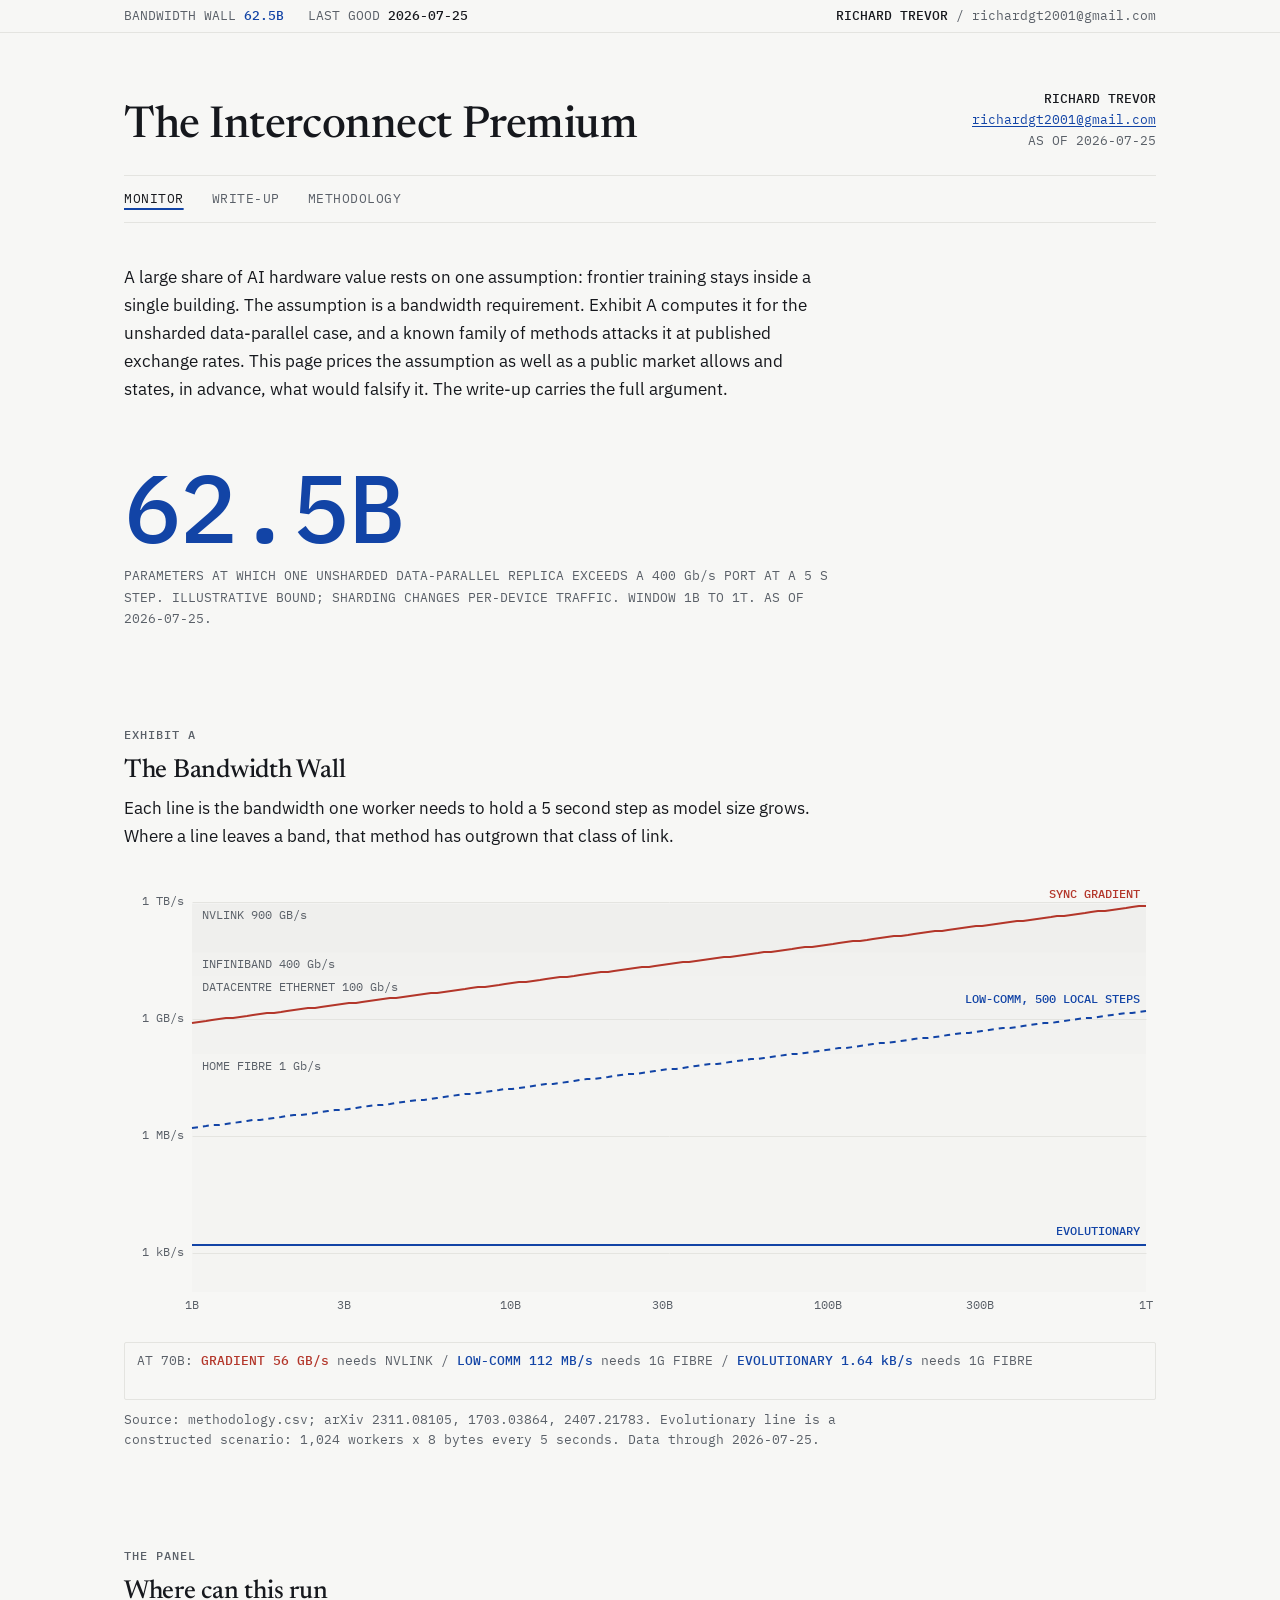
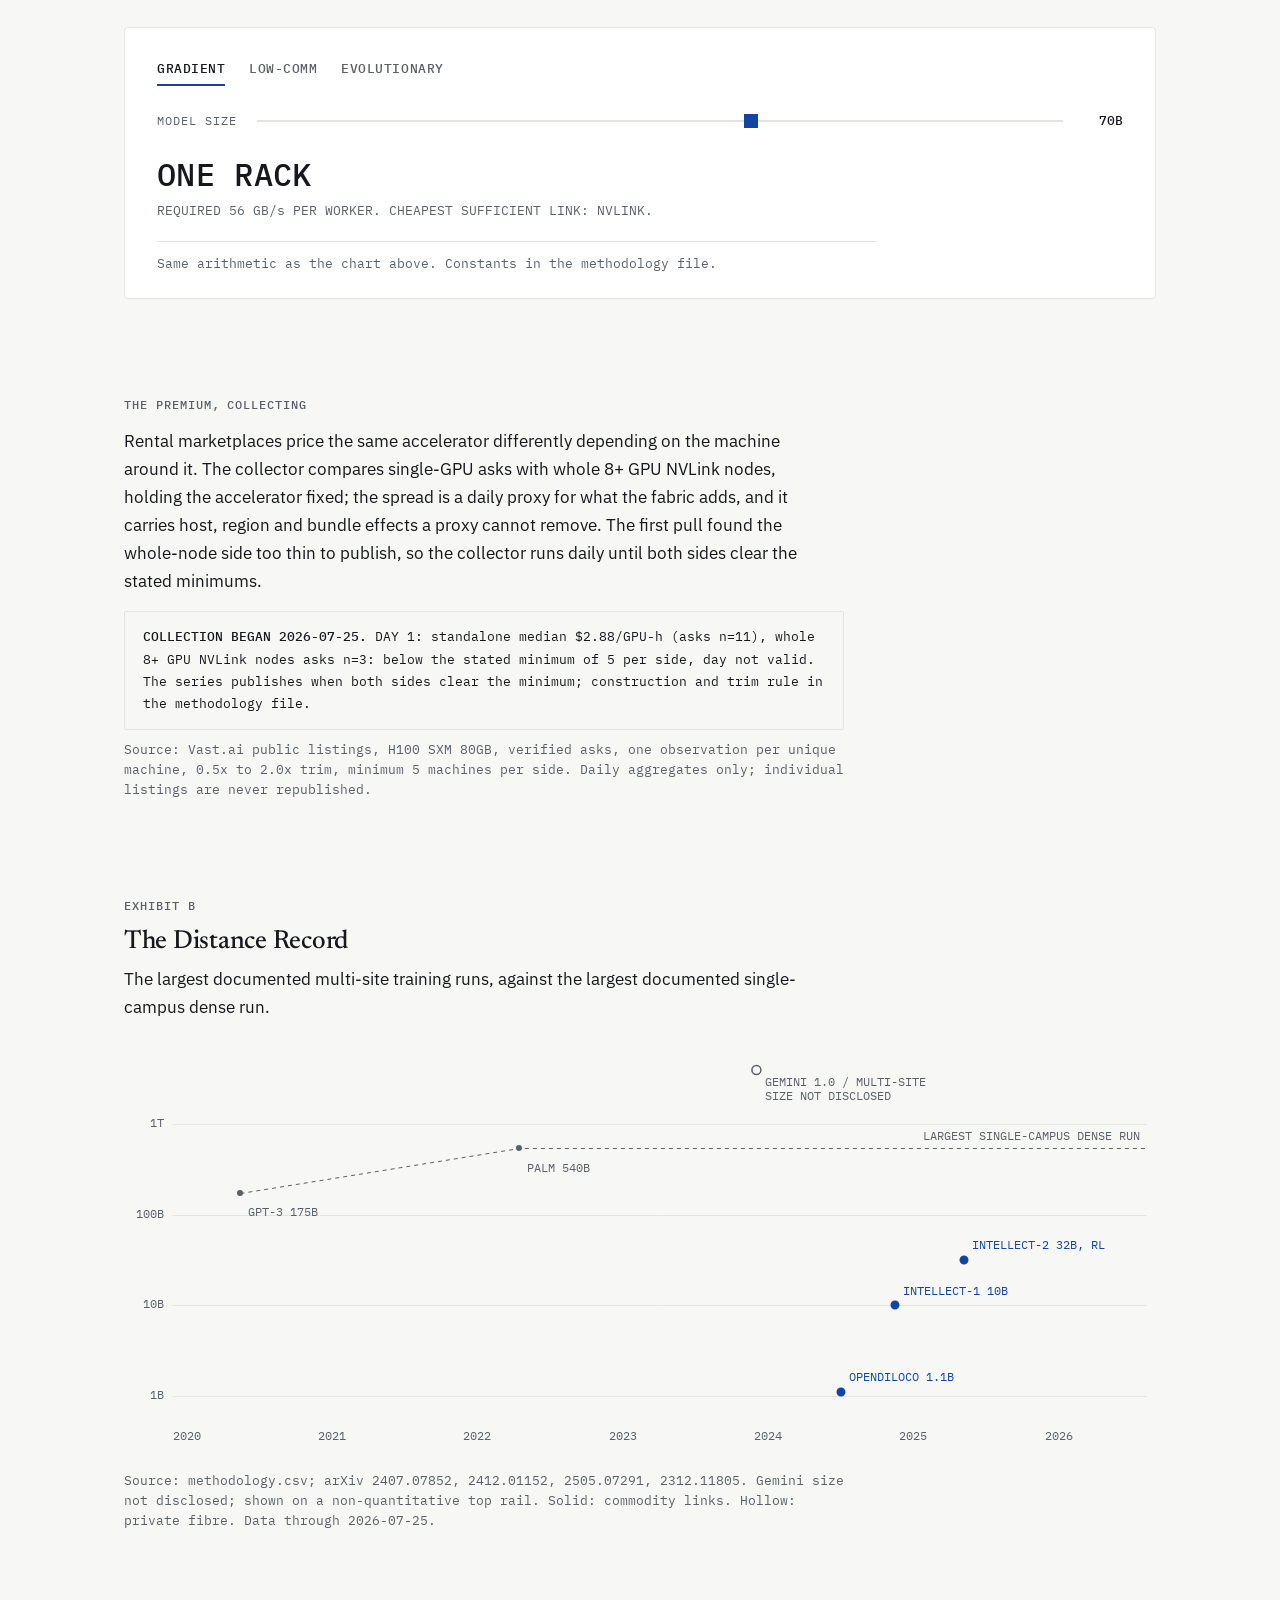
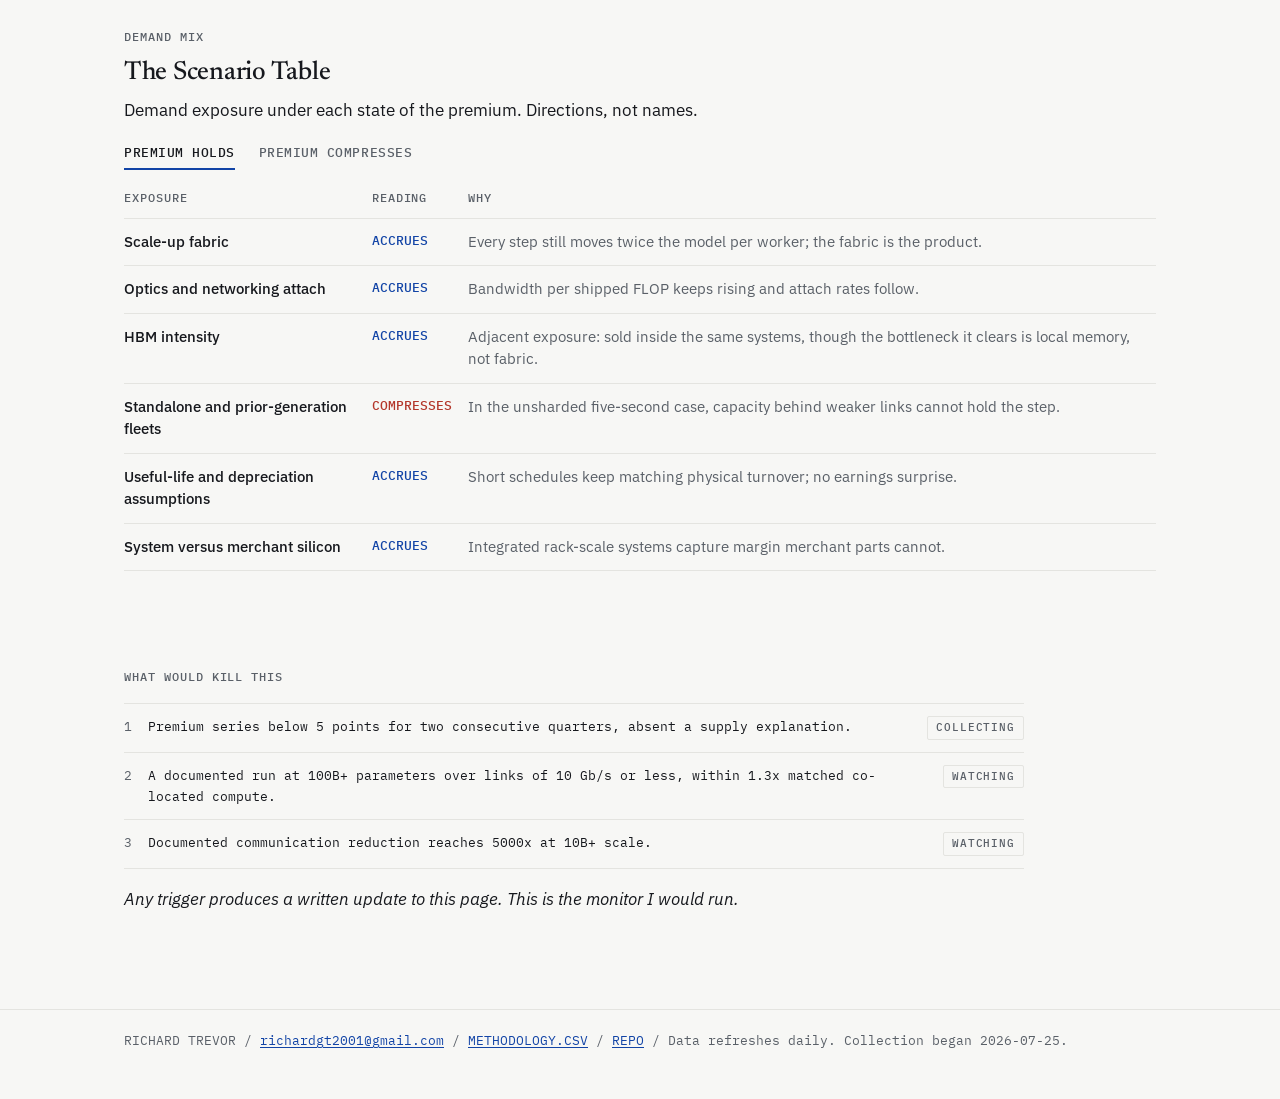
==== monitor.html @ ccb061f1 "The Interconnect Premium: write-up, monitor, methodology, daily collector" ====
<!DOCTYPE html>
<html lang="en-GB">
<head>
<meta charset="utf-8">
<meta name="viewport" content="width=device-width, initial-scale=1">
<title>The Interconnect Premium: Monitor | Richard Trevor</title>
<meta name="description" content="Under an unsharded data-parallel assumption, synchronous gradient training exits a 400 Gb/s port at 62.5B parameters. A live monitor of the bandwidth assumption under AI hardware value.">
<meta property="og:title" content="The Interconnect Premium: Monitor">
<meta property="og:description" content="Under an unsharded data-parallel assumption, synchronous gradient training exits a 400 Gb/s port at 62.5B parameters. A live monitor of the bandwidth assumption under AI hardware value.">
<meta property="og:type" content="website">
<meta property="og:url" content="https://richtrv.github.io/interconnect/monitor.html">
<meta property="og:image" content="https://richtrv.github.io/interconnect/assets/og.png">
<meta property="og:image:width" content="1200">
<meta property="og:image:height" content="630">
<meta name="twitter:card" content="summary_large_image">
<link rel="icon" href="assets/favicon.svg" type="image/svg+xml">
<link rel="preconnect" href="https://fonts.googleapis.com">
<link rel="preconnect" href="https://fonts.gstatic.com" crossorigin>
<link href="https://fonts.googleapis.com/css2?family=IBM+Plex+Mono:wght@400;500&family=IBM+Plex+Sans:wght@400;500&family=Newsreader:opsz,wght@6..72,500&display=swap" rel="stylesheet">
<link rel="stylesheet" href="site.css">
<script src="app.js" defer></script>
<!-- Analytics: create a GoatCounter account, set the code below, then uncomment.
<script data-goatcounter="https://CODE.goatcounter.com/count" async src="//gc.zgo.at/count.js"></script>
-->
</head>
<body>

<div class="strip">
  <div class="container">
    <span><span class="k">BANDWIDTH WALL</span> <span class="headline-v" id="strip-headline">62.5B</span></span>
    <span id="strip-date"><span class="k">DATA THROUGH</span> <span class="v">2026-07-25</span></span>
    <span class="who hide-m"><span class="v">RICHARD TREVOR</span> <span class="k">/</span> <a href="mailto:richardgt2001@gmail.com">richardgt2001@gmail.com</a></span>
  </div>
</div>

<header class="container">
  <div class="masthead">
    <h1>The Interconnect Premium</h1>
    <div class="side">
      <div class="name">RICHARD TREVOR</div>
      <div><a href="mailto:richardgt2001@gmail.com">richardgt2001@gmail.com</a></div>
      <div>AS OF 2026-07-25</div>
    </div>
  </div>
  <nav class="site">
    <a href="monitor.html" class="active" aria-current="page">Monitor</a>
    <a href="index.html">Write-up</a>
    <a href="methodology.csv">Methodology</a>
  </nav>
</header>

<main class="container">

  <div class="lede prose">
    <p>A large share of AI hardware value rests on one assumption: frontier training stays inside a single
    building. The assumption is a bandwidth requirement. Exhibit A computes it for the unsharded
    data-parallel case, and a known family of methods attacks it at published exchange rates. This page
    prices the assumption as well as a public market allows and states, in advance, what would falsify
    it. The write-up carries the full argument.</p>
  </div>

  <div class="headline">
    <div class="figure" id="headline-figure">62.5B</div>
    <div class="defline">PARAMETERS AT WHICH ONE UNSHARDED DATA-PARALLEL REPLICA EXCEEDS A 400 Gb/s PORT
    AT A 5 S STEP. ILLUSTRATIVE BOUND; SHARDING CHANGES PER-DEVICE TRAFFIC. WINDOW 1B TO 1T. AS OF
    2026-07-25.</div>
  </div>

  <section class="block">
    <div class="eyebrow">Exhibit A</div>
    <h2 class="exhibit">The Bandwidth Wall</h2>
    <p class="prose">Each line is the bandwidth one worker needs to hold a 5 second step as model size
    grows. Where a line leaves a band, that method has outgrown that class of link.</p>
    <div class="chart-wrap">
      <div id="exhibit-a" class="screen-chart" role="img" aria-label="Log-log chart: required per-worker bandwidth rises in proportion to model size for synchronous gradient training, sits 500 times lower for low-communication methods, and stays flat at kilobytes per second for evolutionary methods."></div>
      <img class="print-only" src="assets/exhibit-a.png" alt="The Bandwidth Wall chart, static rendering.">
      <div class="chart-readout" id="a-readout"></div>
    </div>
    <div class="source-line">Source: methodology.csv; arXiv 2311.08105, 1703.03864, 2407.21783.
    Evolutionary line is a constructed scenario: 1,024 workers x 8 bytes every 5 seconds. Data through
    2026-07-25.</div>
  </section>

  <section class="block">
    <div class="eyebrow">The Panel</div>
    <h2 class="exhibit">Where can this run</h2>
    <div class="panel" id="panel">
      <div class="methods" role="group" aria-label="Training method">
        <button data-method="gradient" aria-pressed="true">Gradient</button>
        <button data-method="lowcomm" aria-pressed="false">Low-comm</button>
        <button data-method="evolution" aria-pressed="false">Evolutionary</button>
      </div>
      <div class="sizer">
        <label for="panel-size">Model size</label>
        <input type="range" id="panel-size" min="0" max="3" step="0.005" value="1.845"
          aria-label="Model size, 1 billion to 1 trillion parameters, logarithmic"
          aria-valuetext="70 billion parameters">
        <span class="size-readout" id="panel-size-readout">70B</span>
      </div>
      <div class="verdict" id="panel-verdict" aria-live="polite">ONE RACK</div>
      <div class="verdict-detail" id="panel-verdict-detail"></div>
      <div class="caption">Same arithmetic as the chart above. Constants in the methodology file.</div>
    </div>
  </section>

  <section class="block">
    <h2 class="eyebrow">The Premium, Collecting</h2>
    <p class="prose">Rental marketplaces price the same accelerator differently depending on the machine
    around it. The collector compares single-GPU asks with whole 8+ GPU NVLink nodes, holding the
    accelerator fixed; the spread is a daily proxy for what the fabric adds, and it carries host, region
    and bundle effects a proxy cannot remove. The first pull found the whole-node side too thin to
    publish, so the collector runs daily until both sides clear the stated minimums.</p>
    <div class="premium-status" id="premium-status"></div>
    <div class="source-line">Source: Vast.ai public listings, H100 SXM 80GB, verified asks, one observation
    per unique machine, 0.5x to 2.0x trim, minimum 5 machines per side. Daily aggregates only; individual
    listings are never republished.</div>
  </section>

  <section class="block">
    <div class="eyebrow">Exhibit B</div>
    <h2 class="exhibit">The Distance Record</h2>
    <p class="prose">The largest documented multi-site training runs, against the largest documented
    single-campus dense run.</p>
    <div class="chart-wrap">
      <div id="exhibit-c" class="screen-chart" role="img" aria-label="Scatter chart: multi-site training runs over commodity links have grown from 1.1 billion parameters in mid 2024 to 32 billion in 2025, against a single-campus dense frontier of 540 billion. Gemini multi-site training is annotated separately because its parameter count was not disclosed."></div>
      <img class="print-only" src="assets/exhibit-c.png" alt="The Distance Record chart, static rendering.">
      <div class="chart-tip" id="c-tip"></div>
    </div>
    <div class="source-line">Source: methodology.csv; arXiv 2407.07852, 2412.01152, 2505.07291,
    2312.11805. Gemini size not disclosed; shown on a non-quantitative top rail. Solid: commodity links.
    Hollow: private fibre. Data through 2026-07-25.</div>
  </section>

  <section class="block">
    <div class="eyebrow">Demand Mix</div>
    <h2 class="exhibit">The Scenario Table</h2>
    <p class="prose">Demand exposure under each state of the premium. Directions, not names.</p>
    <div class="scenario-controls" role="group" aria-label="Scenario">
      <button data-state="holds" aria-pressed="true">Premium holds</button>
      <button data-state="compresses" aria-pressed="false">Premium compresses</button>
    </div>
    <table class="scenario">
      <thead>
        <tr><th scope="col">Exposure</th><th scope="col">Reading</th><th scope="col">Why</th></tr>
      </thead>
      <tbody id="scenario-body"></tbody>
    </table>
  </section>

  <section class="block kill">
    <h2 class="eyebrow">What Would Kill This</h2>
    <ol>
      <li><span class="idx">1</span><span class="crit">Premium series below 5 points for two consecutive
      quarters, absent a supply explanation.</span><span class="chip" id="chip-1">COLLECTING</span></li>
      <li><span class="idx">2</span><span class="crit">A documented run at 100B+ parameters over links of
      10 Gb/s or less, within 1.3x matched co-located compute.</span><span class="chip" id="chip-2">WATCHING</span></li>
      <li><span class="idx">3</span><span class="crit">Documented communication reduction reaches 5000x at
      10B+ scale.</span><span class="chip" id="chip-3">WATCHING</span></li>
    </ol>
    <p class="close-line prose">Any trigger produces a written update to this page. This is the monitor
    I would run.</p>
  </section>

</main>

<footer class="site">
  <div class="container">RICHARD TREVOR / <a href="mailto:richardgt2001@gmail.com">richardgt2001@gmail.com</a> /
  <a href="methodology.csv">METHODOLOGY.CSV</a> / <a href="https://github.com/richtrv/interconnect">REPO</a> /
  Data refreshes daily. Collection began 2026-07-25.</div>
</footer>

</body>
</html>
---- site.css ----
.uplot, .uplot *, .uplot *::before, .uplot *::after {box-sizing: border-box;}.uplot {font-family: system-ui, -apple-system, "Segoe UI", Roboto, "Helvetica Neue", Arial, "Noto Sans", sans-serif, "Apple Color Emoji", "Segoe UI Emoji", "Segoe UI Symbol", "Noto Color Emoji";line-height: 1.5;width: min-content;}.u-title {text-align: center;font-size: 18px;font-weight: bold;}.u-wrap {position: relative;user-select: none;}.u-over, .u-under {position: absolute;}.u-under {overflow: hidden;}.uplot canvas {display: block;position: relative;width: 100%;height: 100%;}.u-axis {position: absolute;}.u-legend {font-size: 14px;margin: auto;text-align: center;}.u-inline {display: block;}.u-inline * {display: inline-block;}.u-inline tr {margin-right: 16px;}.u-legend th {font-weight: 600;}.u-legend th > * {vertical-align: middle;display: inline-block;}.u-legend .u-marker {width: 1em;height: 1em;margin-right: 4px;background-clip: padding-box !important;}.u-inline.u-live th::after {content: ":";vertical-align: middle;}.u-inline:not(.u-live) .u-value {display: none;}.u-series > * {padding: 4px;}.u-series th {cursor: pointer;}.u-legend .u-off > * {opacity: 0.3;}.u-select {background: rgba(0,0,0,0.07);position: absolute;pointer-events: none;}.u-cursor-x, .u-cursor-y {position: absolute;left: 0;top: 0;pointer-events: none;will-change: transform;}.u-hz .u-cursor-x, .u-vt .u-cursor-y {height: 100%;border-right: 1px dashed #607D8B;}.u-hz .u-cursor-y, .u-vt .u-cursor-x {width: 100%;border-bottom: 1px dashed #607D8B;}.u-cursor-pt {position: absolute;top: 0;left: 0;border-radius: 50%;border: 0 solid;pointer-events: none;will-change: transform;/*this has to be !important since we set inline "background" shorthand */background-clip: padding-box !important;}.u-axis.u-off, .u-select.u-off, .u-cursor-x.u-off, .u-cursor-y.u-off, .u-cursor-pt.u-off {display: none;}/* The Interconnect Premium. Design system per specification.
   Palette, type and chart discipline are fixed; edit methodology.csv for data. */

:root {
  --paper: #F7F7F5;
  --surface: #FFFFFF;
  --ink: #16181D;
  --ink-2: #5A6068;
  --rule: #E4E4E0;
  --blue: #1244A6;
  --red: #B3362A;
  --mono: "IBM Plex Mono", ui-monospace, SFMono-Regular, Menlo, monospace;
  --sans: "IBM Plex Sans", -apple-system, "Segoe UI", sans-serif;
  --serif: "Newsreader", Georgia, serif;
}

* { margin: 0; padding: 0; box-sizing: border-box; }

html { background: var(--paper); }

body {
  font-family: var(--sans);
  font-size: 17px;
  line-height: 1.65;
  color: var(--ink);
  background: var(--paper);
  padding-top: 33px; /* clears the fixed data strip */
}

::selection { background: var(--blue); color: var(--paper); }

a { color: var(--blue); text-decoration: underline; text-underline-offset: 2px; }
a:hover { text-decoration-thickness: 2px; }

:focus-visible { outline: 2px solid var(--blue); outline-offset: 2px; }

button {
  font: inherit;
  background: none;
  border: none;
  cursor: pointer;
  color: var(--ink);
}

.container { max-width: 1080px; margin: 0 auto; padding: 0 24px; }

.prose { max-width: 70ch; }

/* ---------- data strip ---------- */

.strip {
  position: fixed;
  top: 0; left: 0; right: 0;
  z-index: 10;
  background: var(--paper);
  border-bottom: 1px solid var(--rule);
  font-family: var(--mono);
  font-size: 13px;
  line-height: 32px;
  height: 33px;
  white-space: nowrap;
  overflow: hidden;
}
.strip .container { display: flex; gap: 24px; align-items: baseline; }
.strip .k { color: var(--ink-2); }
.strip .v { color: var(--ink); font-weight: 500; }
.strip .headline-v { color: var(--blue); font-weight: 500; }
.strip .up { color: var(--blue); }
.strip .down { color: var(--red); }
.strip .who { margin-left: auto; }
.strip a { color: var(--ink-2); text-decoration: none; }
.strip a:hover { color: var(--blue); text-decoration: underline; }

/* ---------- masthead, nav, footer ---------- */

.masthead {
  display: flex;
  justify-content: space-between;
  align-items: flex-end;
  gap: 32px;
  padding: 56px 0 24px;
  border-bottom: 1px solid var(--rule);
}
.masthead h1 {
  font-family: var(--serif);
  font-weight: 500;
  font-size: 44px;
  line-height: 1.1;
  letter-spacing: -0.01em;
  max-width: 15em;
}
.masthead .side {
  font-family: var(--mono);
  font-size: 13px;
  line-height: 1.6;
  color: var(--ink-2);
  text-align: right;
  flex-shrink: 0;
}
.masthead .side .name { color: var(--ink); font-weight: 500; }

nav.site {
  font-family: var(--mono);
  font-size: 13px;
  text-transform: uppercase;
  letter-spacing: 0.04em;
  padding: 12px 0;
  border-bottom: 1px solid var(--rule);
  display: flex;
  gap: 28px;
}
nav.site a { color: var(--ink-2); text-decoration: none; }
nav.site a:hover { color: var(--ink); }
nav.site a.active {
  color: var(--ink);
  text-decoration: underline;
  text-decoration-color: var(--blue);
  text-decoration-thickness: 2px;
  text-underline-offset: 5px;
}

footer.site {
  border-top: 1px solid var(--rule);
  margin-top: 96px;
  padding: 20px 0 48px;
  font-family: var(--mono);
  font-size: 13px;
  color: var(--ink-2);
}

/* ---------- rhythm and structure ---------- */

section.block { margin-top: 96px; }
section.block.first { margin-top: 48px; }

.eyebrow {
  font-family: var(--mono);
  font-size: 12px;
  font-weight: 500;
  text-transform: uppercase;
  letter-spacing: 0.08em;
  color: var(--ink-2);
  margin-bottom: 12px;
}

h2.exhibit {
  font-family: var(--serif);
  font-weight: 500;
  font-size: 26px;
  line-height: 1.1;
  letter-spacing: -0.01em;
  margin-bottom: 8px;
}

.lede { margin-top: 40px; }
.lede p + p, .prose p + p { margin-top: 1em; }

.caption, .source-line {
  font-family: var(--mono);
  font-size: 13px;
  line-height: 1.55;
  color: var(--ink-2);
  margin-top: 10px;
  max-width: 90ch;
}

/* ---------- headline block ---------- */

.headline { margin-top: 56px; }
.headline .figure {
  font-family: var(--mono);
  font-weight: 500;
  font-size: 96px;
  line-height: 1;
  color: var(--blue);
  letter-spacing: -0.02em;
}
.headline .defline {
  font-family: var(--mono);
  font-size: 13px;
  color: var(--ink-2);
  margin-top: 10px;
  max-width: 90ch;
}

/* ---------- charts ---------- */

.chart-wrap { position: relative; margin-top: 20px; }
.chart-wrap .uplot { font-family: var(--mono); }
.u-legend { display: none; }
.u-cursor-x { border-right: 1px solid var(--ink-2) !important; }
.u-cursor-y { display: none; }

.chart-readout {
  font-family: var(--mono);
  font-size: 13px;
  line-height: 1.6;
  color: var(--ink);
  border: 1px solid var(--rule);
  background: var(--paper);
  border-radius: 2px;
  padding: 8px 12px;
  margin-top: 12px;
  min-height: 58px;
}
.chart-readout .dim { color: var(--ink-2); }
.chart-readout .g { color: var(--red); font-weight: 500; }
.chart-readout .l, .chart-readout .e { color: var(--blue); font-weight: 500; }

.chart-tip {
  position: absolute;
  pointer-events: none;
  font-family: var(--mono);
  font-size: 12px;
  line-height: 1.5;
  background: var(--paper);
  border: 1px solid var(--rule);
  border-radius: 2px;
  padding: 6px 9px;
  white-space: nowrap;
  display: none;
  z-index: 5;
}

.print-only { display: none; }

/* ---------- the panel ---------- */

.panel {
  background: var(--surface);
  border: 1px solid var(--rule);
  border-radius: 4px;
  padding: 28px 32px 24px;
  margin-top: 20px;
}
.panel .methods { display: flex; gap: 24px; flex-wrap: wrap; }
.panel .methods button {
  font-family: var(--mono);
  font-size: 13px;
  font-weight: 500;
  text-transform: uppercase;
  letter-spacing: 0.04em;
  color: var(--ink-2);
  padding: 2px 0 5px;
  border-bottom: 2px solid transparent;
}
.panel .methods button[aria-pressed="true"] {
  color: var(--ink);
  border-bottom-color: var(--blue);
}
.panel .sizer { margin-top: 24px; display: flex; align-items: center; gap: 20px; }
.panel .sizer label {
  font-family: var(--mono); font-size: 12px; text-transform: uppercase;
  letter-spacing: 0.08em; color: var(--ink-2); flex-shrink: 0;
}
.panel input[type="range"] {
  -webkit-appearance: none;
  appearance: none;
  flex: 1;
  height: 2px;
  background: var(--rule);
  outline-offset: 6px;
}
.panel input[type="range"]::-webkit-slider-thumb {
  -webkit-appearance: none;
  appearance: none;
  width: 14px; height: 14px;
  background: var(--blue);
  border-radius: 0;
  cursor: ew-resize;
}
.panel input[type="range"]::-moz-range-thumb {
  width: 14px; height: 14px;
  background: var(--blue);
  border: none; border-radius: 0;
  cursor: ew-resize;
}
.panel .size-readout {
  font-family: var(--mono); font-size: 13px; font-weight: 500;
  min-width: 5ch; text-align: right;
}
.panel .verdict {
  font-family: var(--mono);
  font-size: 32px;
  font-weight: 500;
  line-height: 1.2;
  margin-top: 24px;
  letter-spacing: 0.01em;
}
.panel .verdict-detail {
  font-family: var(--mono); font-size: 13px; color: var(--ink-2); margin-top: 6px;
}
.panel .caption { border-top: 1px solid var(--rule); padding-top: 12px; margin-top: 20px; }

/* ---------- premium status block ---------- */

.premium-status {
  font-family: var(--mono);
  font-size: 13px;
  line-height: 1.7;
  border: 1px solid var(--rule);
  border-radius: 2px;
  padding: 14px 18px;
  margin-top: 16px;
  max-width: 90ch;
}
.premium-status .num { font-weight: 500; }

/* ---------- scenario table ---------- */

.scenario-controls { display: flex; gap: 24px; margin: 16px 0 8px; }
.scenario-controls button {
  font-family: var(--mono);
  font-size: 13px;
  font-weight: 500;
  text-transform: uppercase;
  letter-spacing: 0.04em;
  color: var(--ink-2);
  padding: 2px 0 5px;
  border-bottom: 2px solid transparent;
}
.scenario-controls button[aria-pressed="true"] { color: var(--ink); border-bottom-color: var(--blue); }

table.scenario { width: 100%; border-collapse: collapse; margin-top: 8px; }
table.scenario th {
  font-family: var(--mono); font-size: 12px; font-weight: 500;
  text-transform: uppercase; letter-spacing: 0.08em; color: var(--ink-2);
  text-align: left; padding: 10px 16px 10px 0;
  border-bottom: 1px solid var(--rule);
}
table.scenario td {
  padding: 12px 16px 12px 0;
  border-bottom: 1px solid var(--rule);
  font-size: 15px;
  line-height: 1.5;
  vertical-align: top;
}
table.scenario tr:hover td { background: var(--surface); }
table.scenario td.exposure { font-weight: 500; width: 24%; }
table.scenario td.reading {
  font-family: var(--mono); font-size: 13px; font-weight: 500;
  white-space: nowrap; width: 12ch;
}
table.scenario td.reading.accrues { color: var(--blue); }
table.scenario td.reading.compresses { color: var(--red); }
table.scenario td.reading.rerates { color: var(--ink); }
table.scenario td.rationale { color: var(--ink-2); }

/* ---------- kill criteria ---------- */

.kill { max-width: 90ch; }
.kill ol { list-style: none; margin-top: 16px; }
.kill li {
  font-family: var(--mono);
  font-size: 13px;
  line-height: 1.6;
  padding: 12px 0;
  border-top: 1px solid var(--rule);
  display: flex;
  gap: 16px;
  align-items: baseline;
}
.kill li:last-of-type { border-bottom: 1px solid var(--rule); }
.kill .idx { color: var(--ink-2); flex-shrink: 0; }
.kill .crit { flex: 1; }
.kill .chip {
  font-family: var(--mono);
  font-size: 11px;
  font-weight: 500;
  letter-spacing: 0.08em;
  text-transform: uppercase;
  border: 1px solid var(--rule);
  color: var(--ink-2);
  border-radius: 2px;
  padding: 2px 8px;
  flex-shrink: 0;
}
.kill .chip.triggered { border-color: var(--red); color: var(--red); }
.kill .close-line { margin-top: 16px; font-style: italic; }

/* ---------- note page ---------- */

.note-body { position: relative; }
.note-section { margin-top: 64px; max-width: 70ch; }
.note-section p + p { margin-top: 1em; }
.note-section .worked {
  font-family: var(--mono);
  font-size: 13px;
  line-height: 1.8;
  border-left: 2px solid var(--rule);
  padding-left: 20px;
  margin: 20px 0;
  color: var(--ink);
}
.sn-ref {
  font-family: var(--mono); font-size: 11px; font-weight: 500;
  color: var(--blue); vertical-align: super; line-height: 0;
  padding-left: 1px;
}
.sidenote {
  font-family: var(--mono);
  font-size: 13px;
  line-height: 1.55;
  color: var(--ink-2);
}
@media (min-width: 1140px) {
  .sidenote {
    float: right;
    clear: right;
    width: 240px;
    margin-right: -290px;
    margin-top: 4px;
    margin-bottom: 12px;
  }
}
#footnotes { margin-top: 64px; max-width: 70ch; }
#footnotes ol { list-style: none; }
#footnotes li { margin-top: 10px; display: flex; gap: 10px; }
#footnotes .sidenote { float: none; width: auto; margin: 0; }

ol.sources { list-style: none; margin-top: 16px; max-width: 90ch; }
ol.sources li {
  font-family: var(--mono);
  font-size: 13px;
  line-height: 1.6;
  padding: 8px 0;
  border-top: 1px solid var(--rule);
  display: flex; gap: 14px;
}
ol.sources li:last-child { border-bottom: 1px solid var(--rule); }
ol.sources .n { color: var(--ink-2); flex-shrink: 0; }

/* ---------- mobile ---------- */

@media (max-width: 720px) {
  body { font-size: 16px; }
  .container { padding: 0 18px; }
  .masthead { flex-direction: column; align-items: flex-start; gap: 12px; padding-top: 36px; }
  .masthead h1 { font-size: 32px; }
  .masthead .side { text-align: left; }
  section.block { margin-top: 64px; }
  .headline .figure { font-size: 56px; }
  .strip .container { gap: 14px; }
  .strip .hide-m { display: none; }
  .panel { padding: 20px 18px 18px; }
  .panel .verdict { font-size: 24px; }
  table.scenario td.exposure { width: auto; }
  table.scenario td.rationale { display: none; }
  footer.site { margin-top: 64px; }
}

/* ---------- reduced motion ---------- */

@media (prefers-reduced-motion: reduce) {
  *, *::before, *::after { transition: none !important; animation: none !important; }
}

/* ---------- print: the Note doubles as the PDF ---------- */

@page {
  size: A4;
  margin: 14mm 15mm;
  @bottom-center { content: counter(page); font-family: monospace; font-size: 10px; }
}

@media print {
  html, body { background: #FFFFFF; color: #000000; padding-top: 0; }
  .strip, nav.site, footer.site, .no-print { display: none !important; }
  body { font-size: 9pt; line-height: 1.4; }
  .masthead { padding-top: 0; padding-bottom: 10pt; }
  .masthead h1 { font-size: 20pt; }
  a { color: #000000; text-decoration: none; }
  .screen-chart { display: none !important; }
  .print-only { display: block; max-width: 88%; }
  .note-section { margin-top: 16pt; max-width: none; }
  .note-section p + p { margin-top: 0.6em; }
  .eyebrow { break-after: avoid; margin-bottom: 6pt; }
  .chart-wrap { break-inside: avoid; }
  ol.sources { columns: 2; column-gap: 24pt; }
  table.scenario th, table.scenario td { font-size: 8pt; padding: 4pt 8pt 4pt 0; }
  ol.sources li { padding: 2pt 0; font-size: 7.5pt; break-inside: avoid; }
  .sidenote { float: none; width: auto; margin: 2pt 0; display: block; border-left: 1pt solid #000000; padding-left: 8pt; font-size: 7.5pt; }
  #footnotes { margin-top: 8pt; }
  #footnotes li { margin-top: 0; }
  .note-section { margin-top: 12pt; }
  footer.site { margin-top: 16pt; padding-bottom: 0; }
  .eyebrow, .caption, .source-line, .sidenote, ol.sources li { color: #000000; }
}
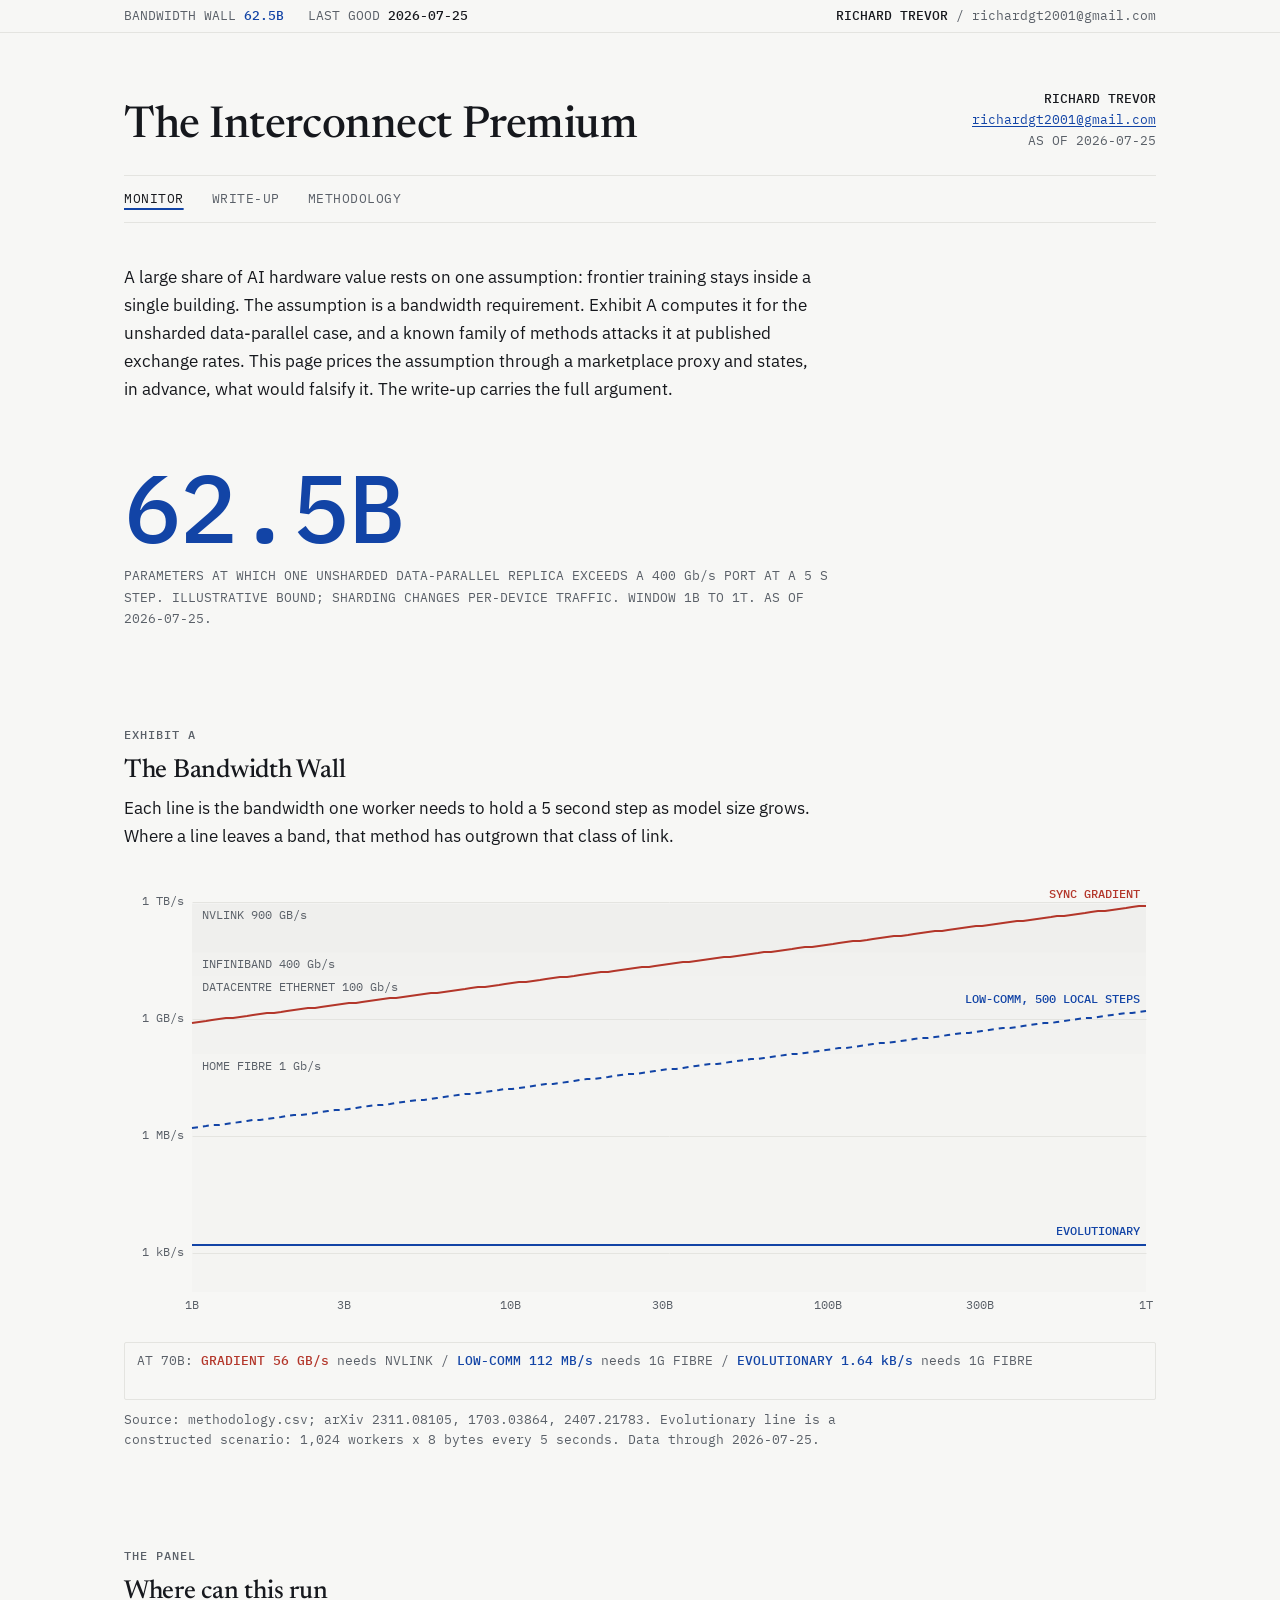
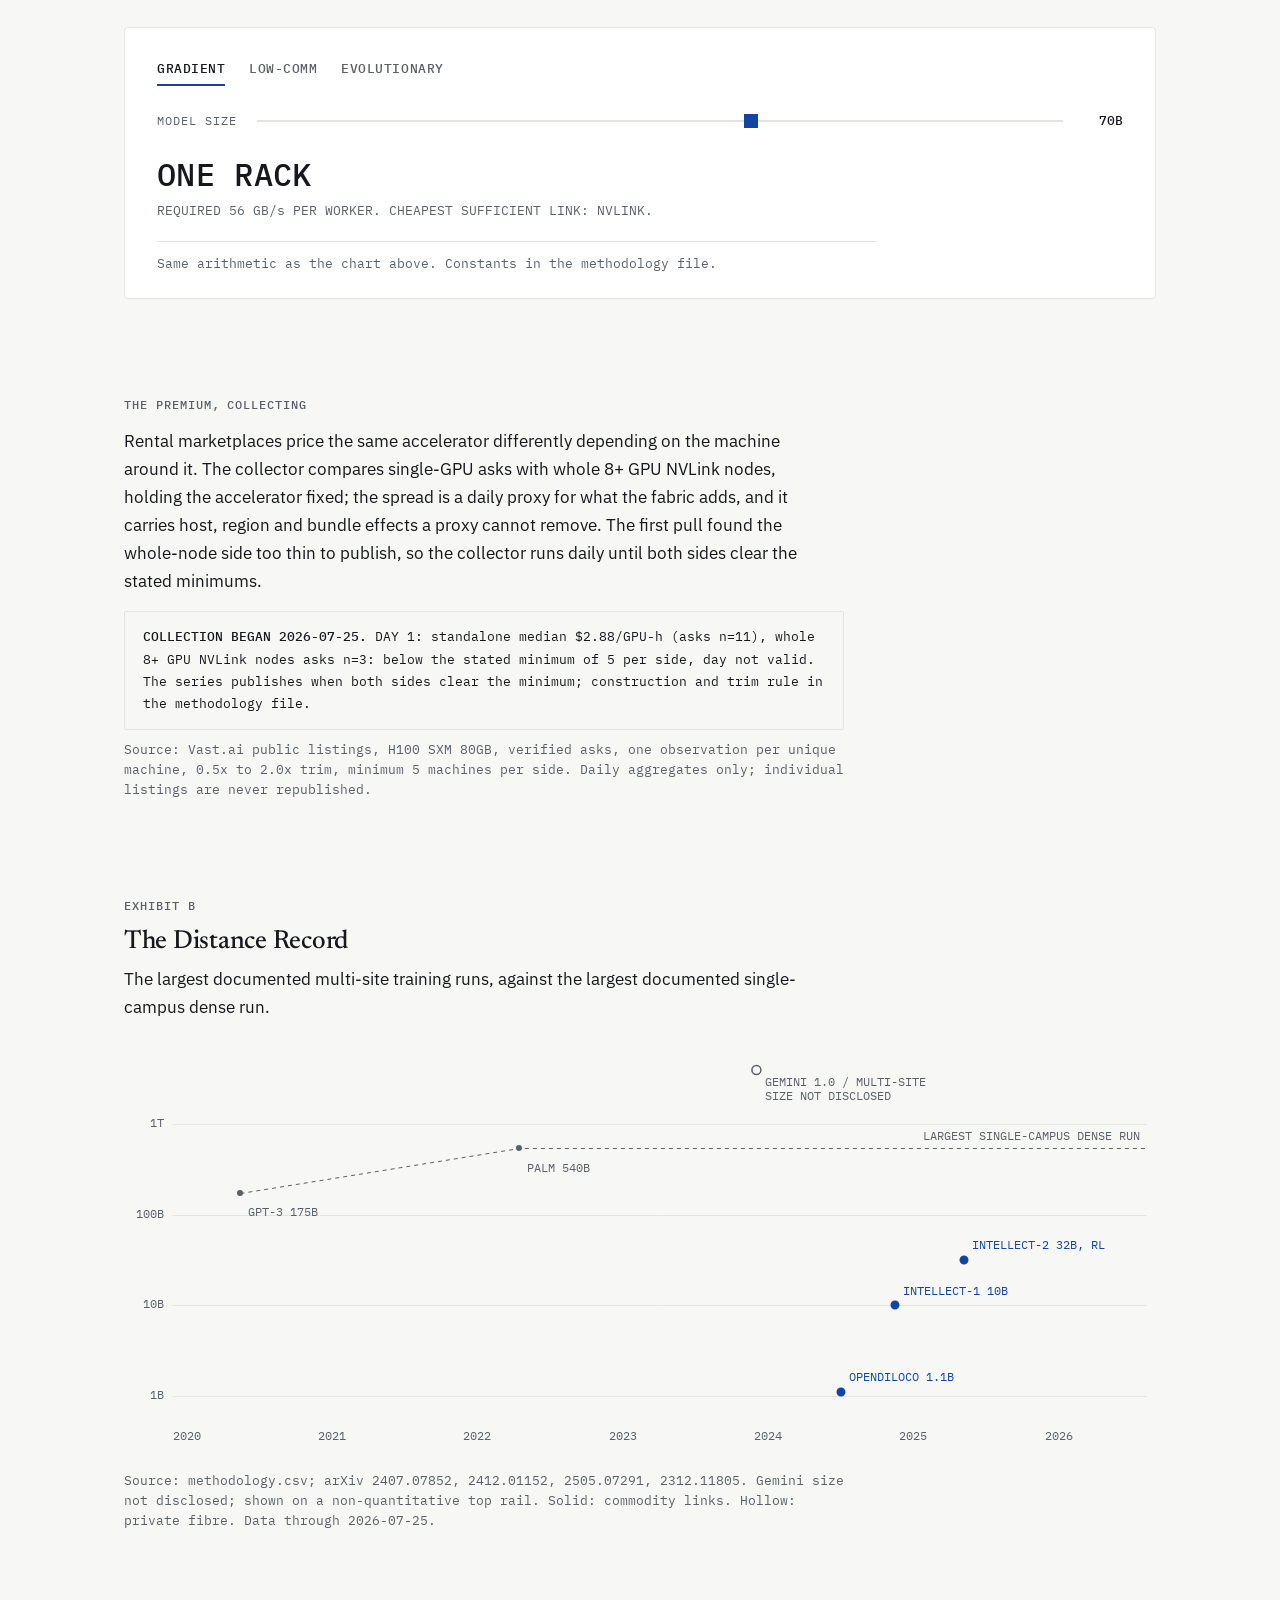
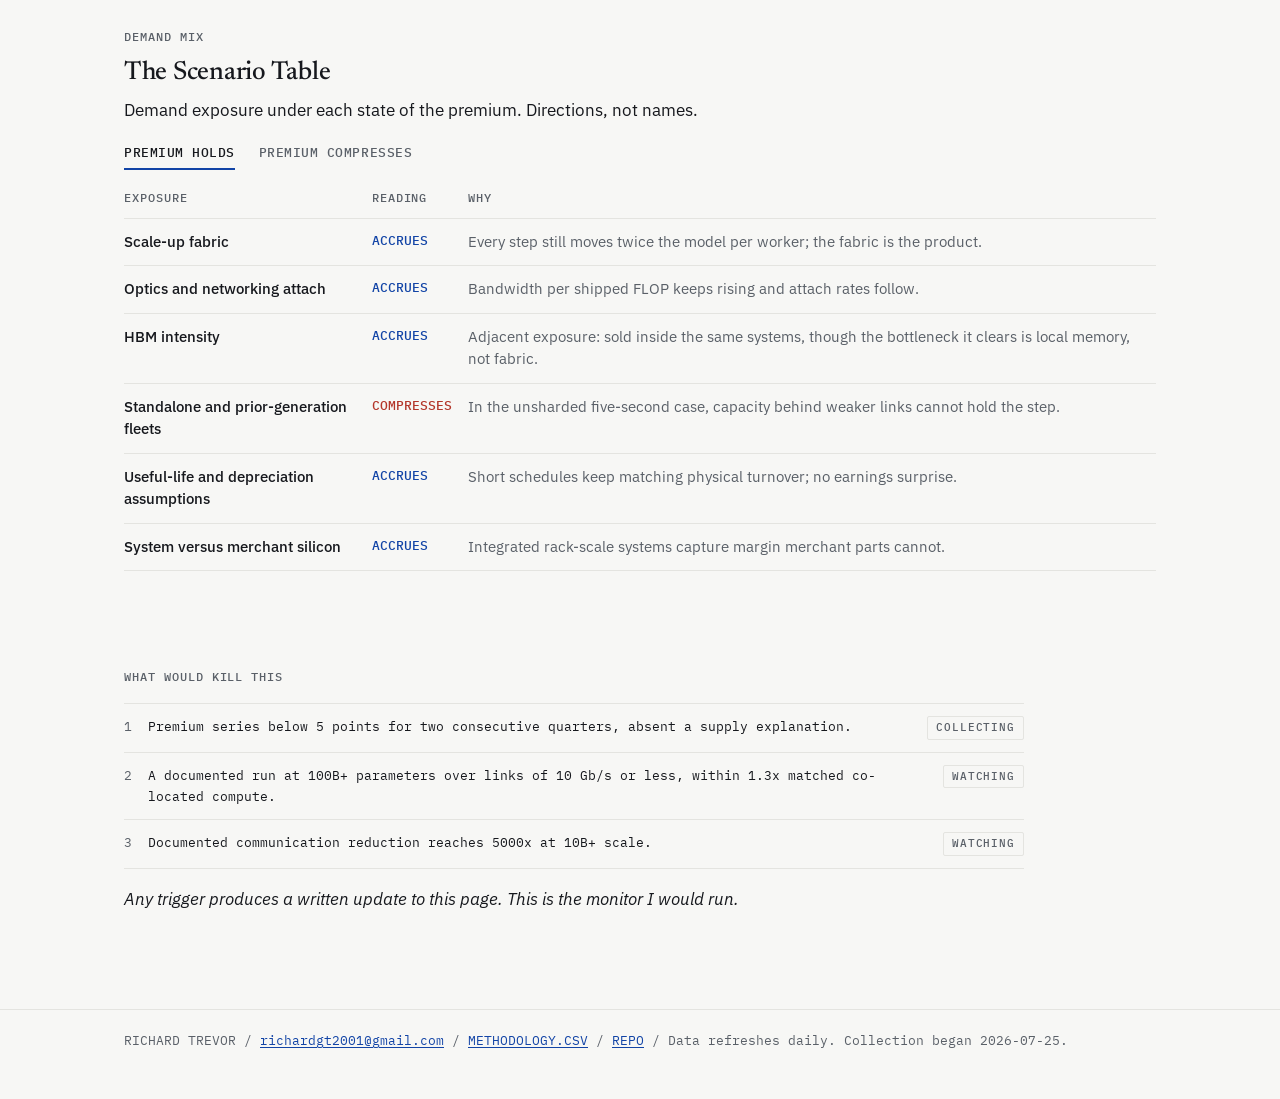
==== commit 6e5206d3: "Drier register; published sample range replaces personal figure" ====
--- a/monitor.html
+++ b/monitor.html
@@ -55,8 +55,8 @@
     <p>A large share of AI hardware value rests on one assumption: frontier training stays inside a single
     building. The assumption is a bandwidth requirement. Exhibit A computes it for the unsharded
     data-parallel case, and a known family of methods attacks it at published exchange rates. This page
-    prices the assumption as well as a public market allows and states, in advance, what would falsify
-    it. The write-up carries the full argument.</p>
+    prices the assumption through a marketplace proxy and states, in advance, what would falsify it.
+    The write-up carries the full argument.</p>
   </div>
 
   <div class="headline">
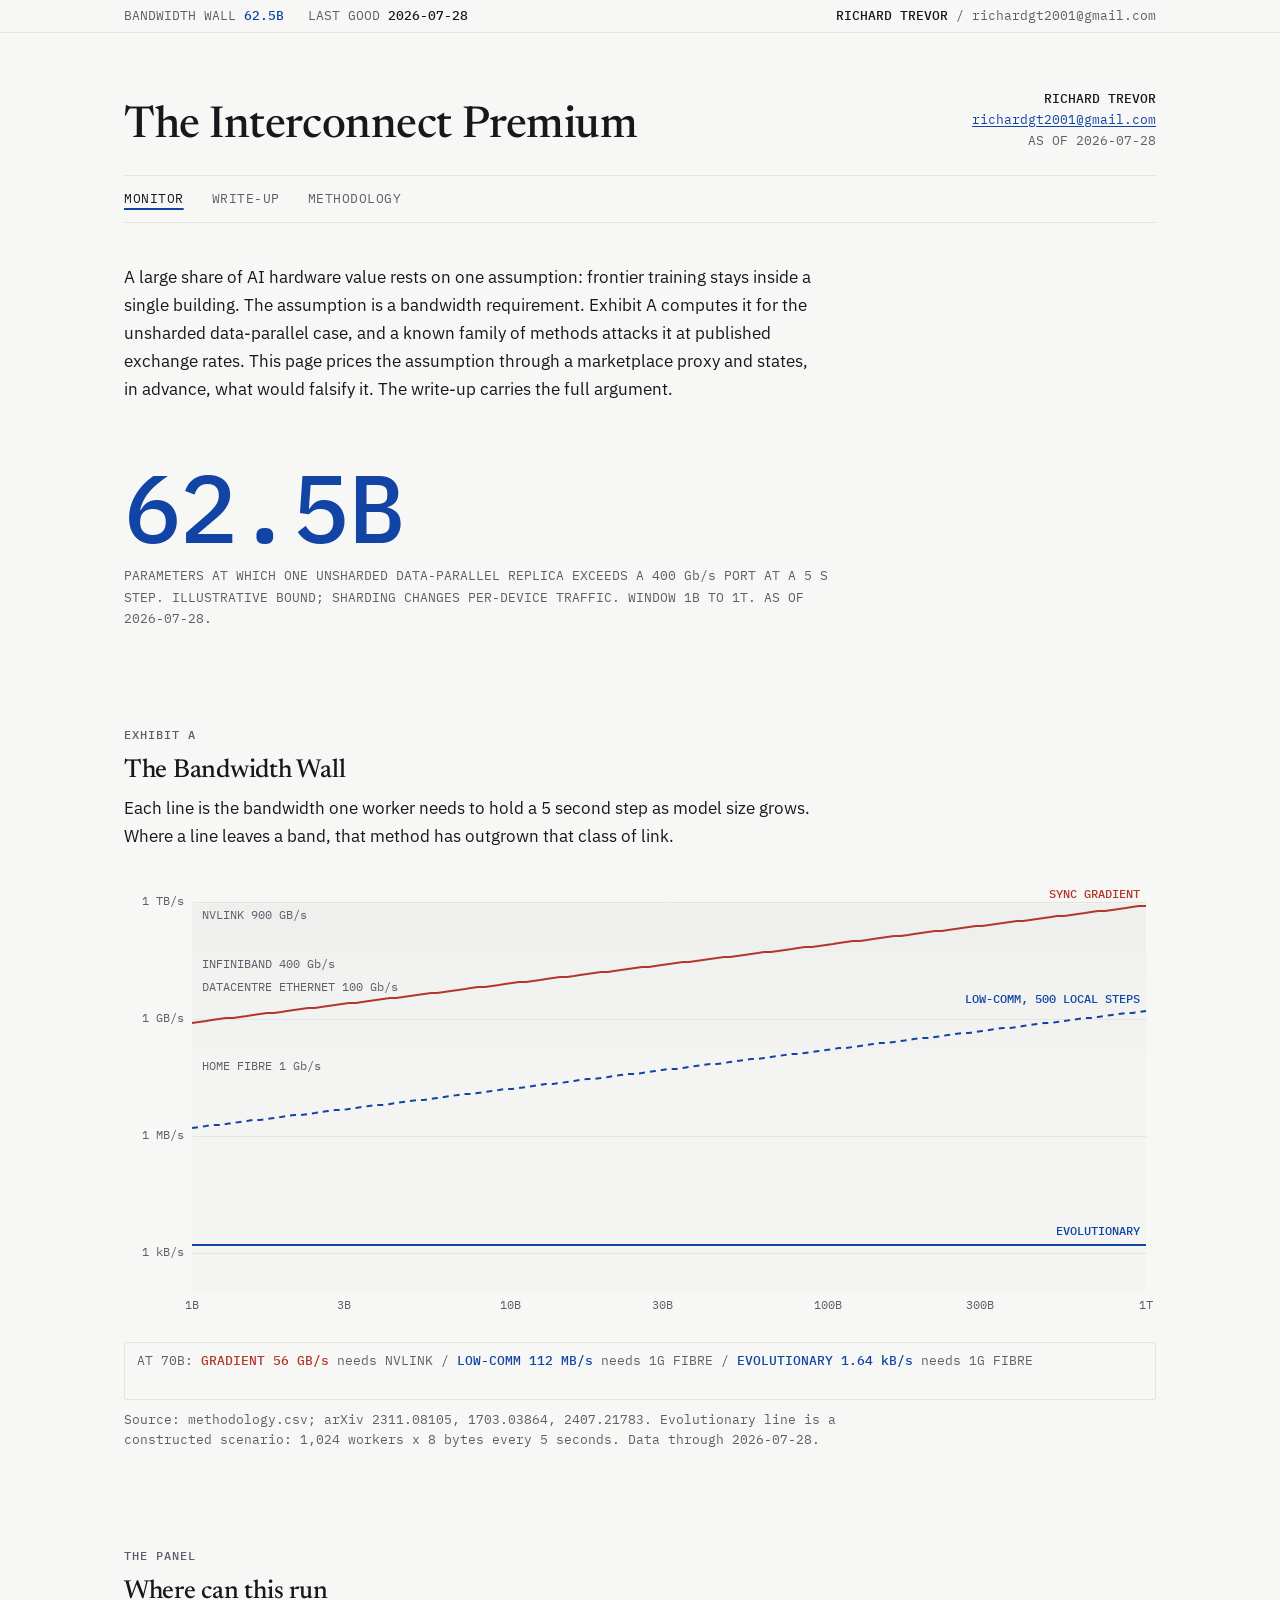
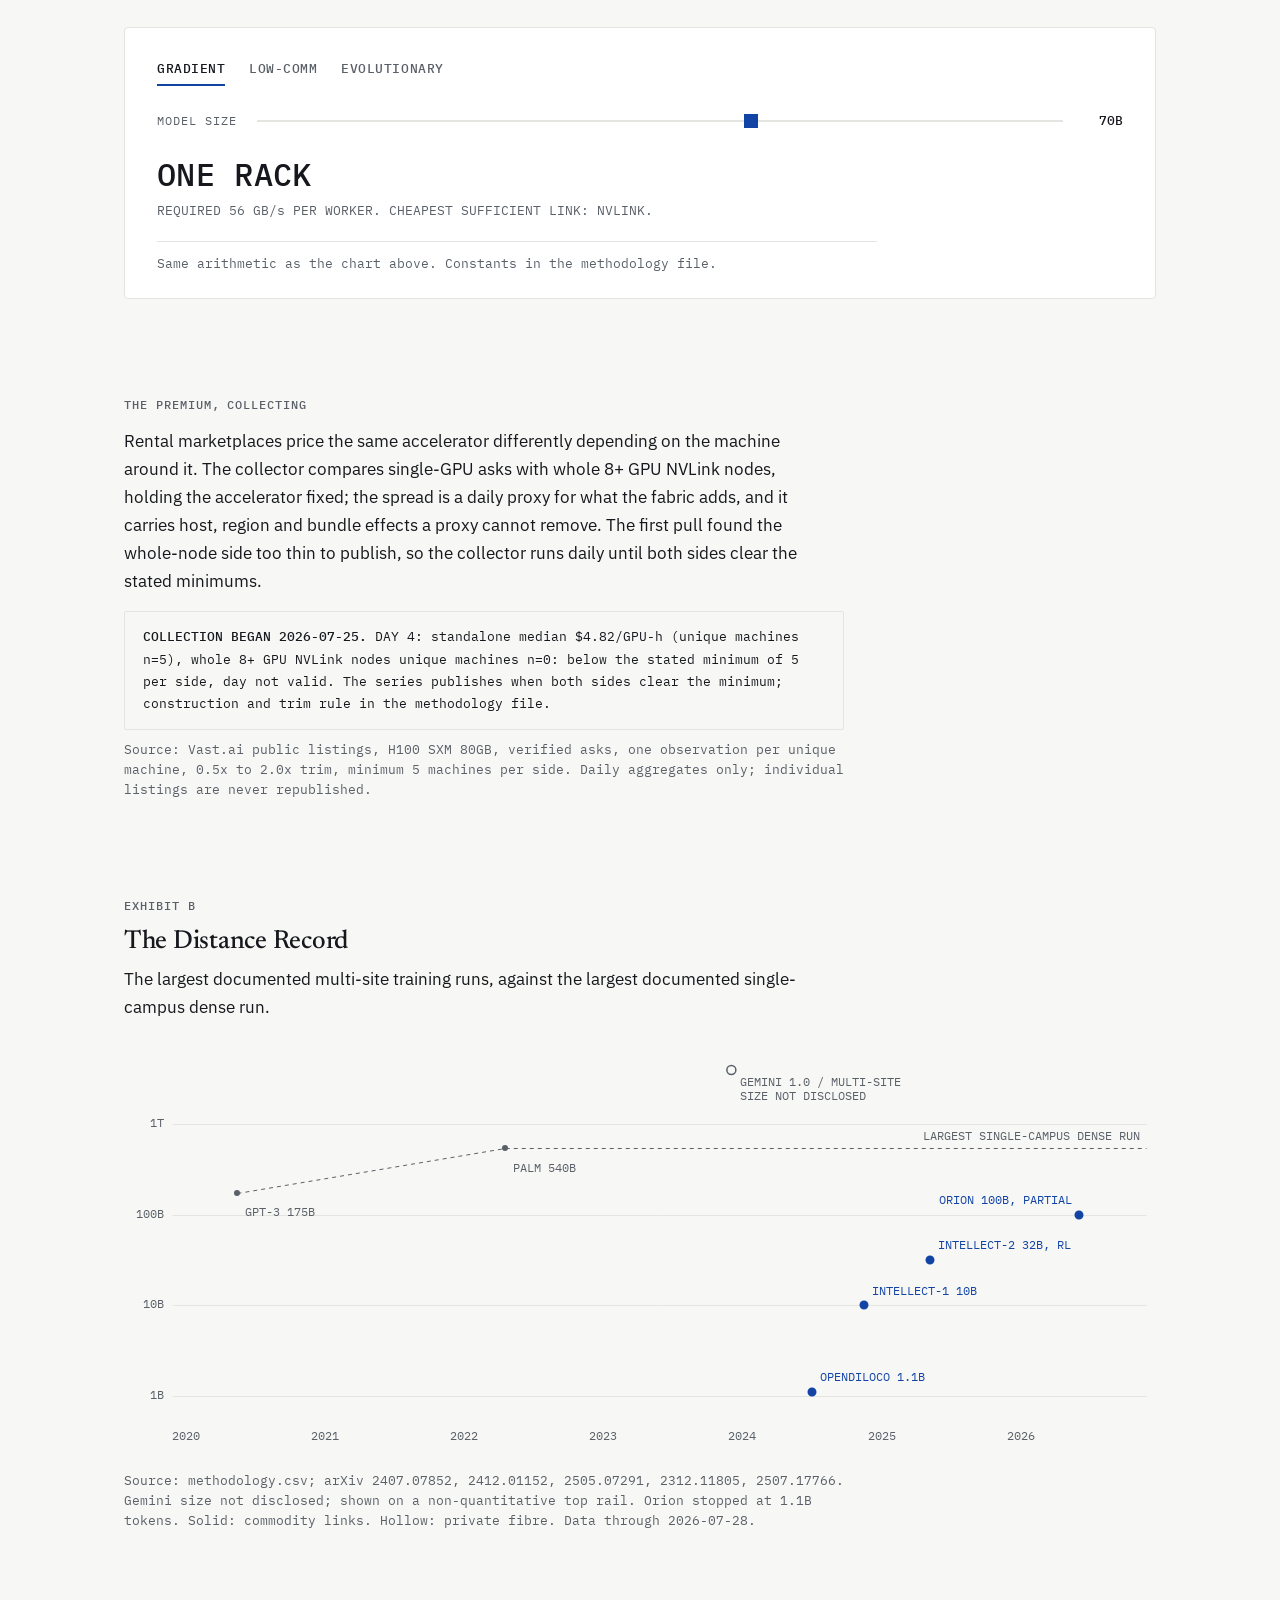
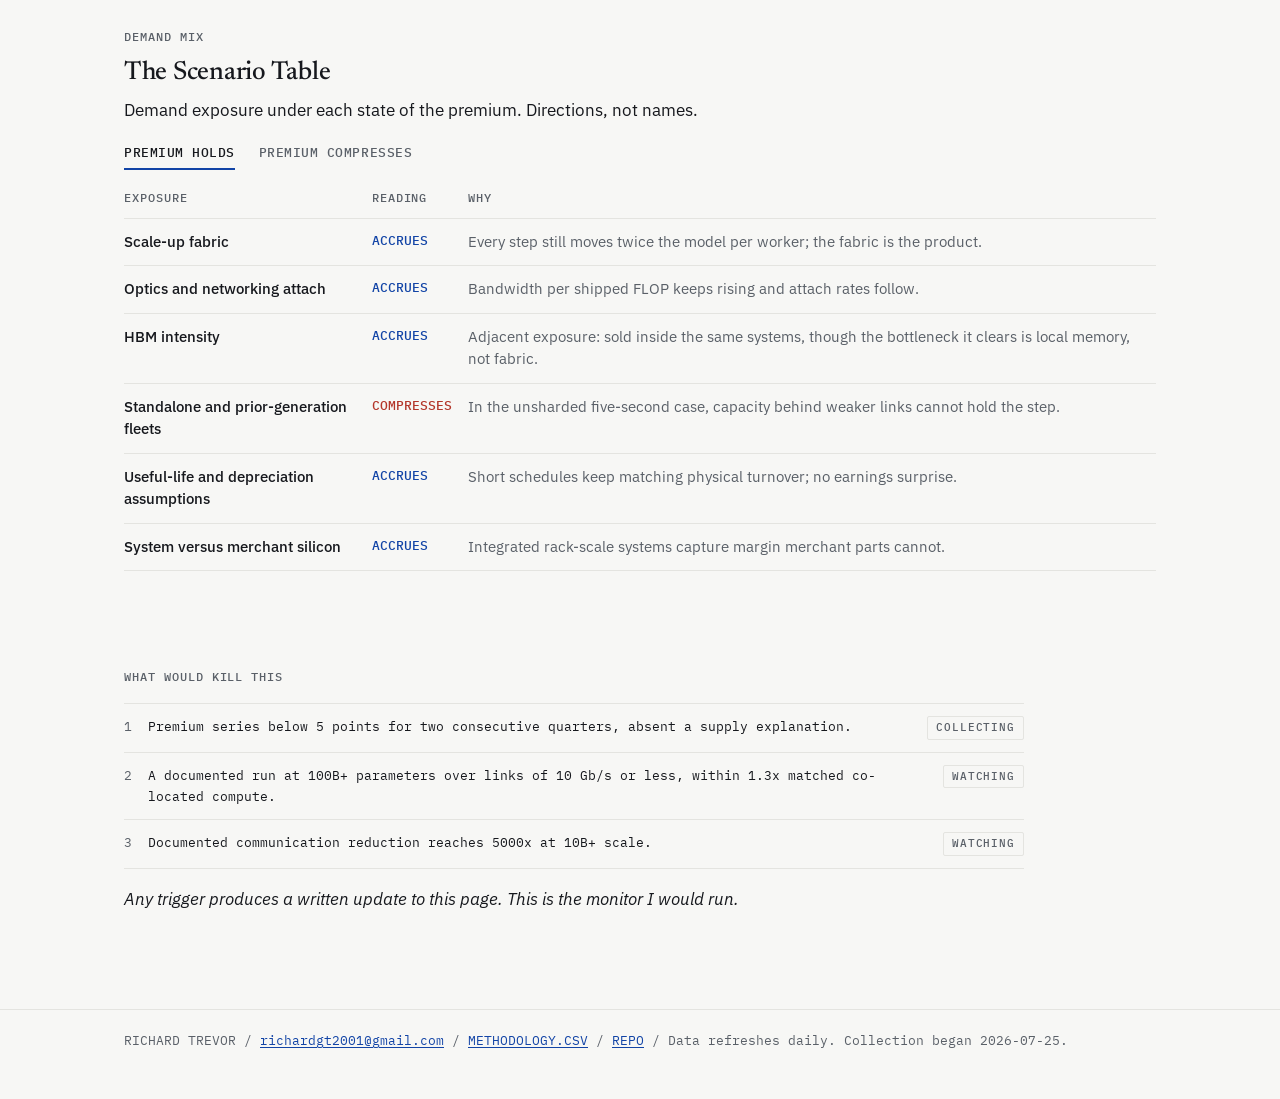
==== commit e168eca8: "Orion-100B on the record; tail argument: sample cost is regime-dependent" ====
--- a/monitor.html
+++ b/monitor.html
@@ -28,7 +28,7 @@
 <div class="strip">
   <div class="container">
     <span><span class="k">BANDWIDTH WALL</span> <span class="headline-v" id="strip-headline">62.5B</span></span>
-    <span id="strip-date"><span class="k">DATA THROUGH</span> <span class="v">2026-07-25</span></span>
+    <span id="strip-date"><span class="k">DATA THROUGH</span> <span class="v">2026-07-28</span></span>
     <span class="who hide-m"><span class="v">RICHARD TREVOR</span> <span class="k">/</span> <a href="mailto:richardgt2001@gmail.com">richardgt2001@gmail.com</a></span>
   </div>
 </div>
@@ -39,7 +39,7 @@
     <div class="side">
       <div class="name">RICHARD TREVOR</div>
       <div><a href="mailto:richardgt2001@gmail.com">richardgt2001@gmail.com</a></div>
-      <div>AS OF 2026-07-25</div>
+      <div>AS OF 2026-07-28</div>
     </div>
   </div>
   <nav class="site">
@@ -63,7 +63,7 @@
     <div class="figure" id="headline-figure">62.5B</div>
     <div class="defline">PARAMETERS AT WHICH ONE UNSHARDED DATA-PARALLEL REPLICA EXCEEDS A 400 Gb/s PORT
     AT A 5 S STEP. ILLUSTRATIVE BOUND; SHARDING CHANGES PER-DEVICE TRAFFIC. WINDOW 1B TO 1T. AS OF
-    2026-07-25.</div>
+    2026-07-28.</div>
   </div>
 
   <section class="block">
@@ -78,7 +78,7 @@
     </div>
     <div class="source-line">Source: methodology.csv; arXiv 2311.08105, 1703.03864, 2407.21783.
     Evolutionary line is a constructed scenario: 1,024 workers x 8 bytes every 5 seconds. Data through
-    2026-07-25.</div>
+    2026-07-28.</div>
   </section>
 
   <section class="block">
@@ -122,13 +122,13 @@
     <p class="prose">The largest documented multi-site training runs, against the largest documented
     single-campus dense run.</p>
     <div class="chart-wrap">
-      <div id="exhibit-c" class="screen-chart" role="img" aria-label="Scatter chart: multi-site training runs over commodity links have grown from 1.1 billion parameters in mid 2024 to 32 billion in 2025, against a single-campus dense frontier of 540 billion. Gemini multi-site training is annotated separately because its parameter count was not disclosed."></div>
+      <div id="exhibit-c" class="screen-chart" role="img" aria-label="Scatter chart: multi-site training runs over commodity links have grown from 1.1 billion parameters in mid 2024 to 32 billion in 2025, with a partial 100 billion demonstration in 2026, against a single-campus dense frontier of 540 billion. Gemini multi-site training is annotated separately because its parameter count was not disclosed."></div>
       <img class="print-only" src="assets/exhibit-c.png" alt="The Distance Record chart, static rendering.">
       <div class="chart-tip" id="c-tip"></div>
     </div>
     <div class="source-line">Source: methodology.csv; arXiv 2407.07852, 2412.01152, 2505.07291,
-    2312.11805. Gemini size not disclosed; shown on a non-quantitative top rail. Solid: commodity links.
-    Hollow: private fibre. Data through 2026-07-25.</div>
+    2312.11805, 2507.17766. Gemini size not disclosed; shown on a non-quantitative top rail. Orion
+    stopped at 1.1B tokens. Solid: commodity links. Hollow: private fibre. Data through 2026-07-28.</div>
   </section>
 
   <section class="block">
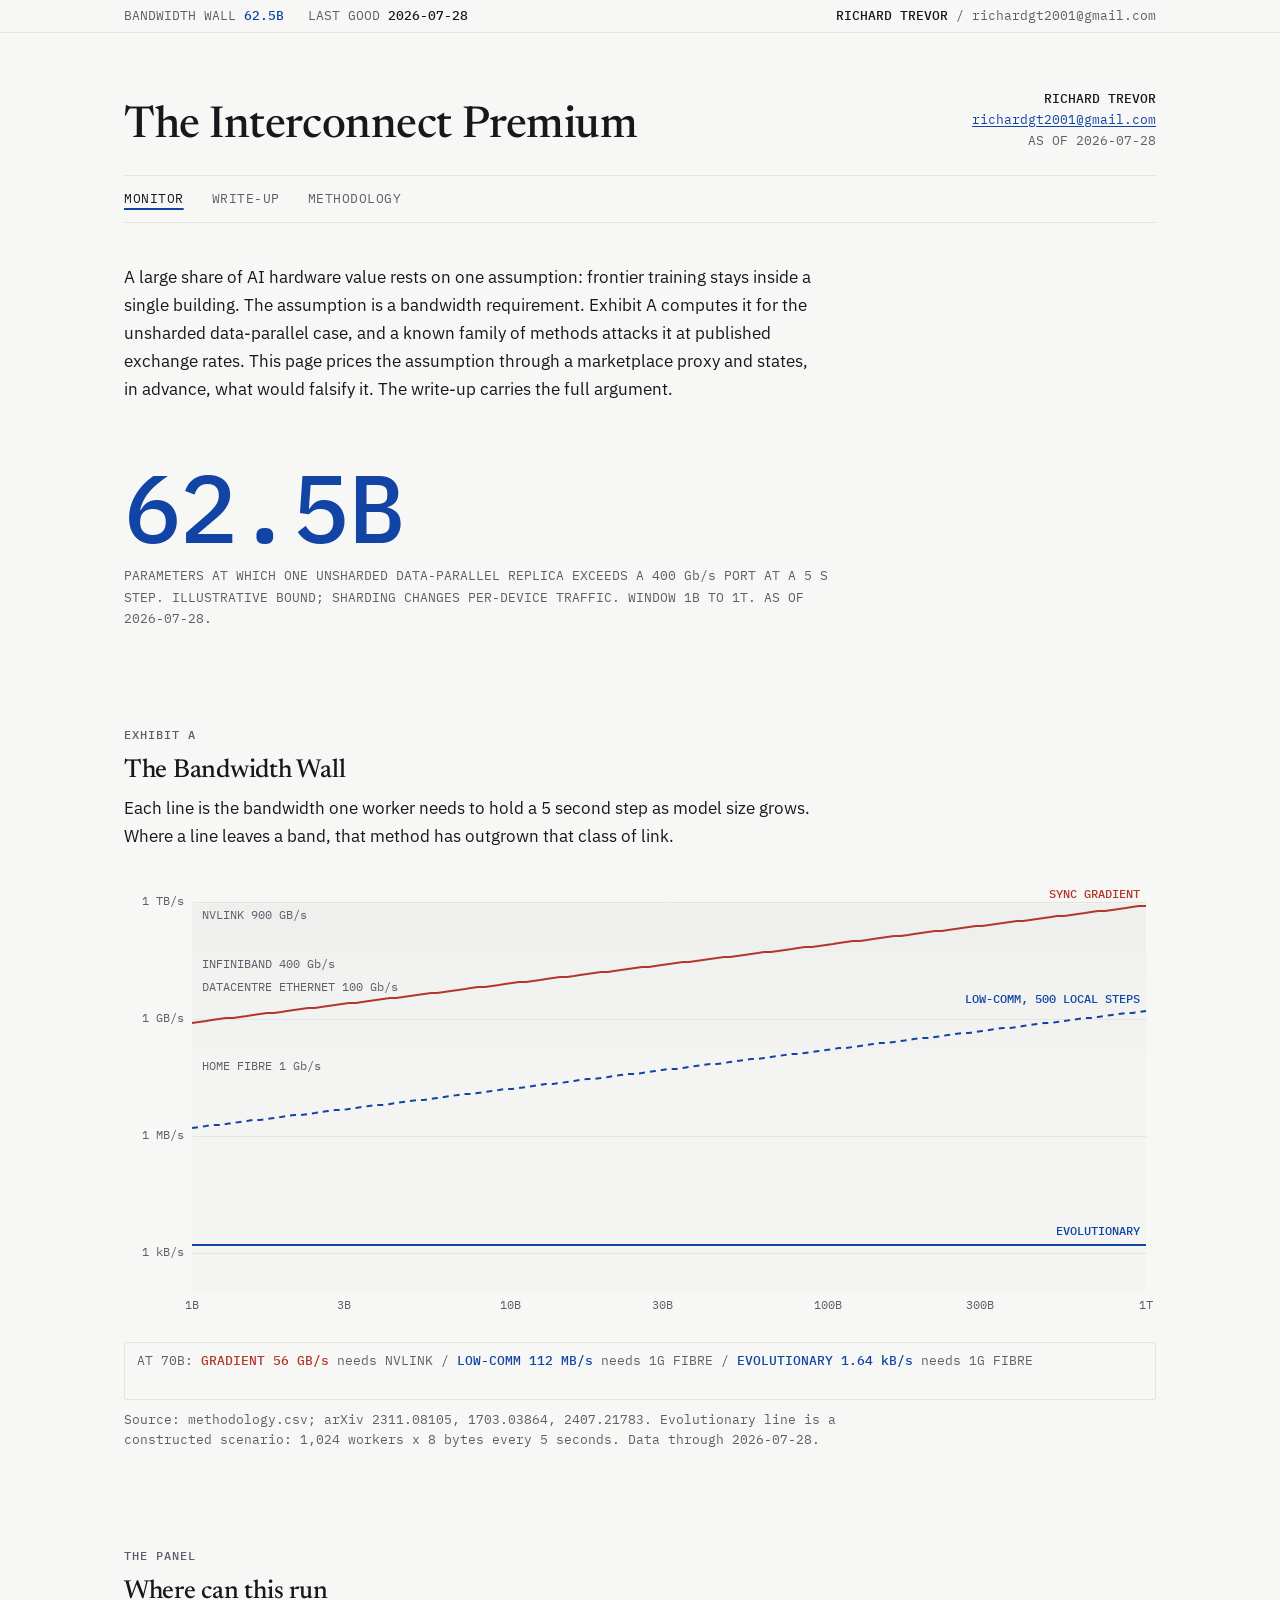
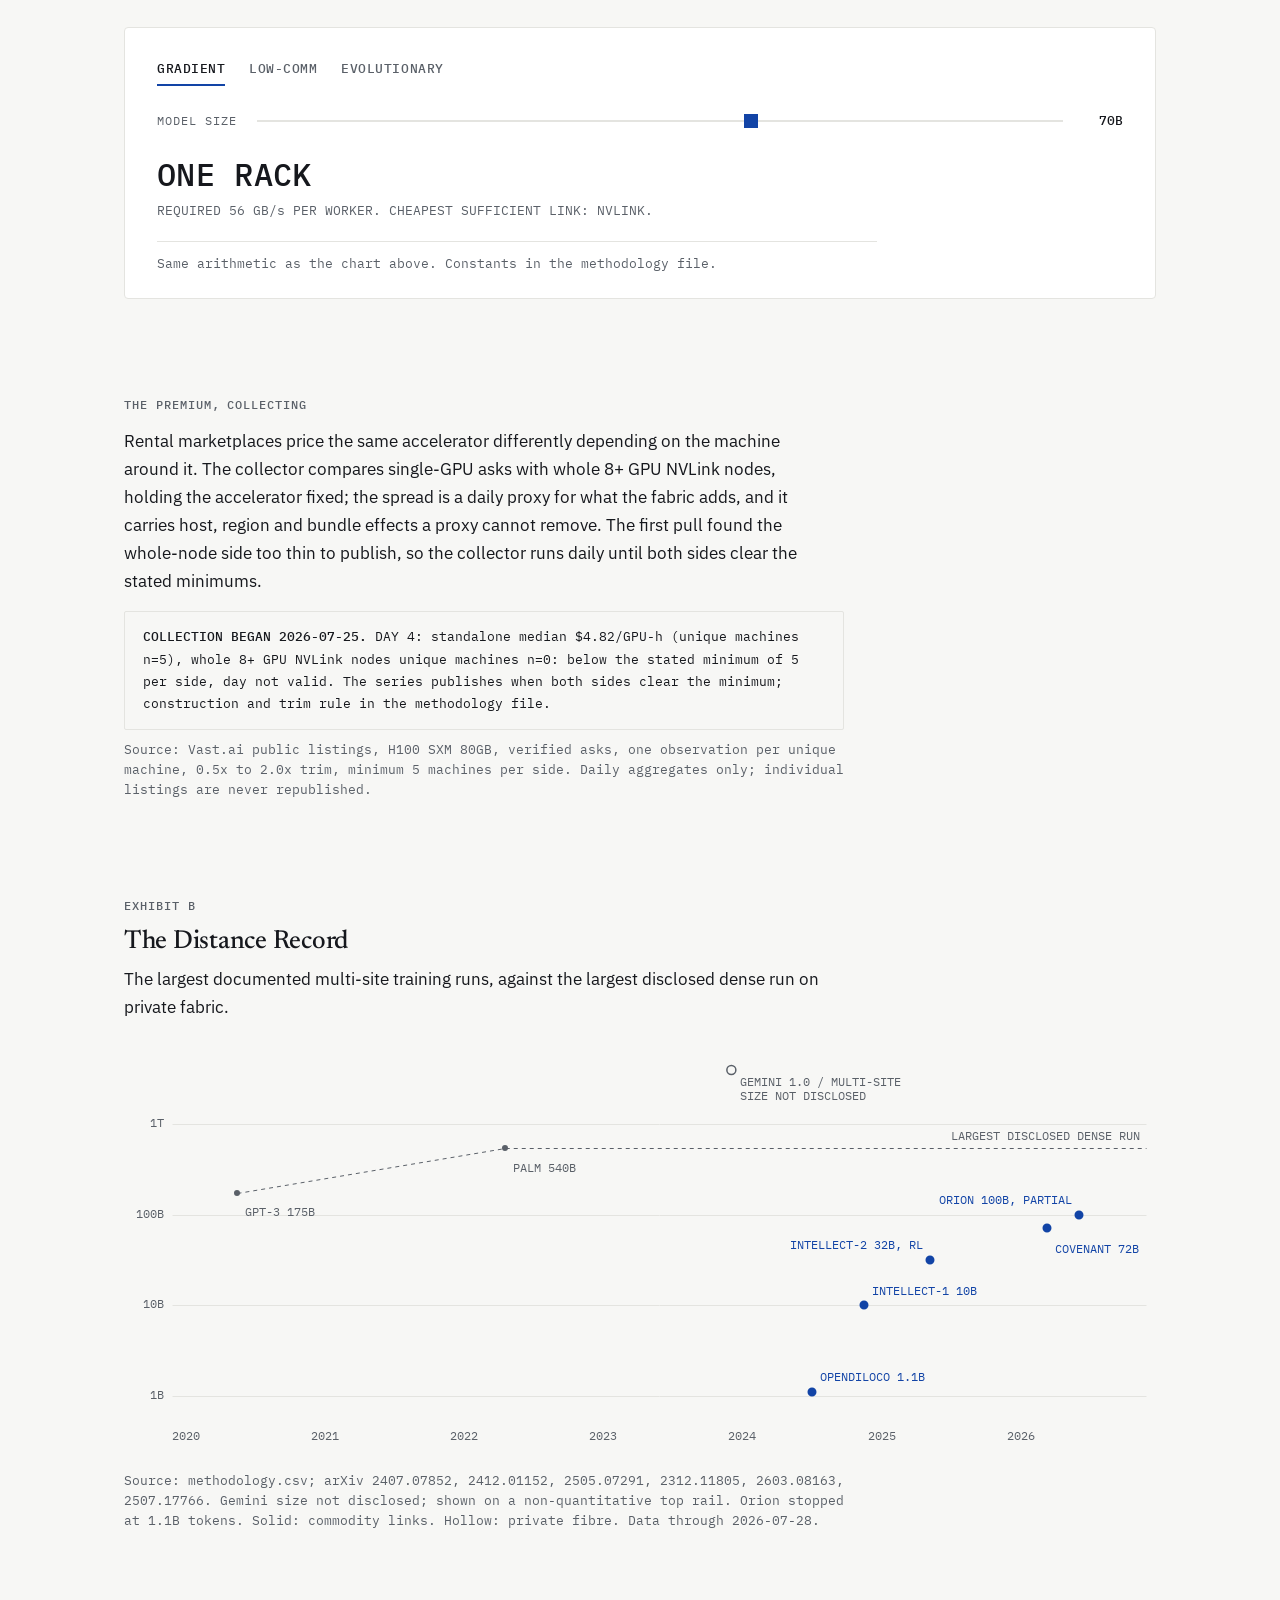
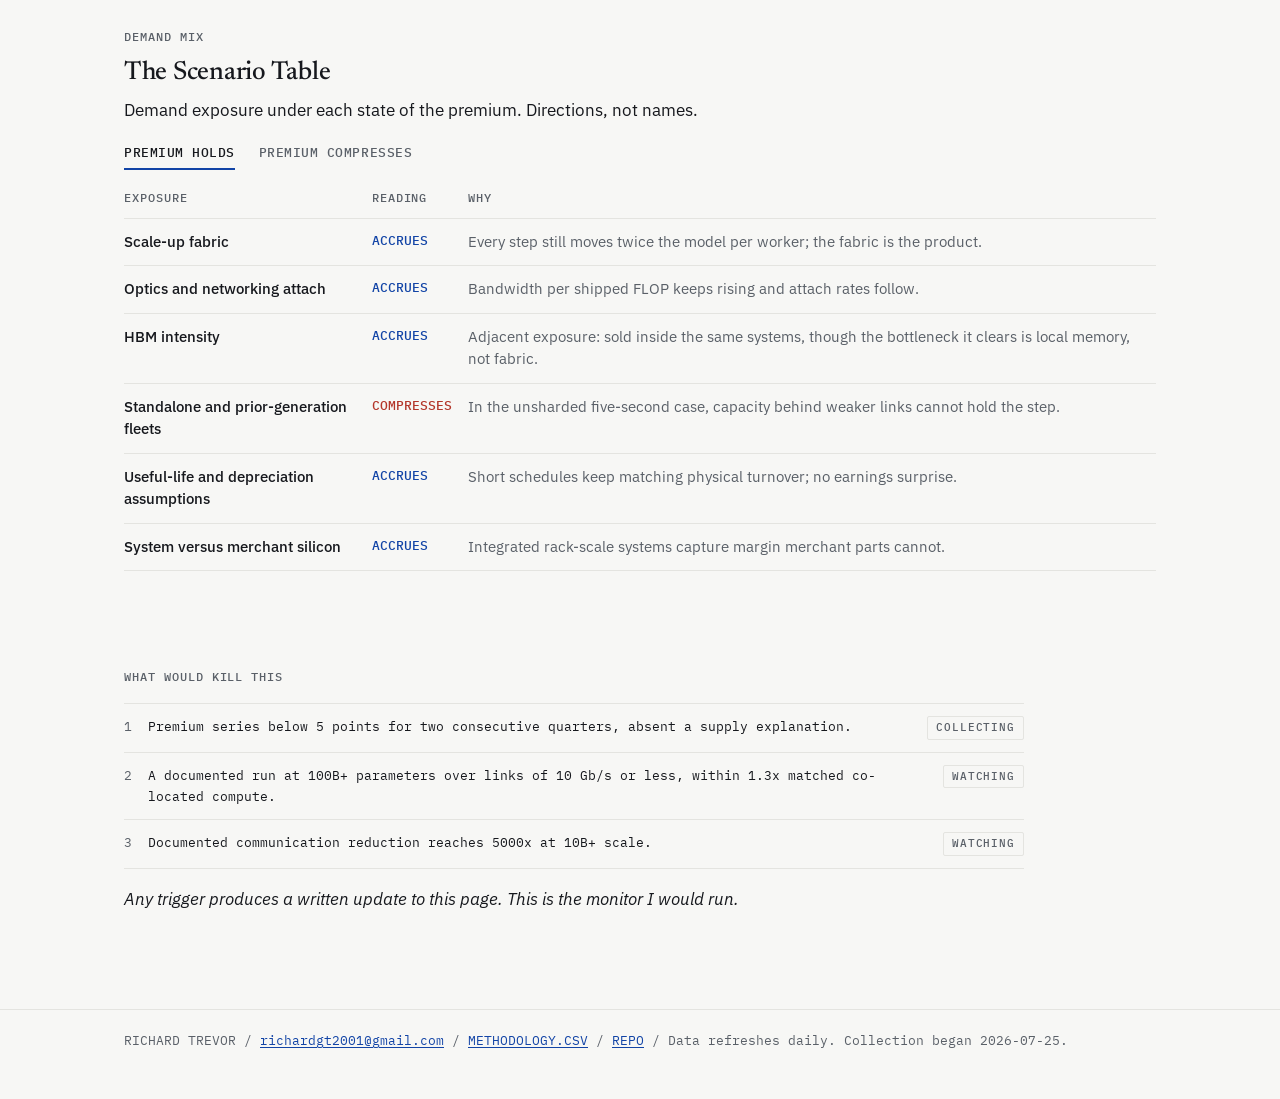
==== commit 3602450f: "Fact-check corrections: Covenant-72B, Orion scope, ES claim, PaLM label" ====
--- a/monitor.html
+++ b/monitor.html
@@ -119,16 +119,17 @@
   <section class="block">
     <div class="eyebrow">Exhibit B</div>
     <h2 class="exhibit">The Distance Record</h2>
-    <p class="prose">The largest documented multi-site training runs, against the largest documented
-    single-campus dense run.</p>
+    <p class="prose">The largest documented multi-site training runs, against the largest disclosed
+    dense run on private fabric.</p>
     <div class="chart-wrap">
-      <div id="exhibit-c" class="screen-chart" role="img" aria-label="Scatter chart: multi-site training runs over commodity links have grown from 1.1 billion parameters in mid 2024 to 32 billion in 2025, with a partial 100 billion demonstration in 2026, against a single-campus dense frontier of 540 billion. Gemini multi-site training is annotated separately because its parameter count was not disclosed."></div>
+      <div id="exhibit-c" class="screen-chart" role="img" aria-label="Scatter chart: multi-site training runs over commodity links have grown from 1.1 billion parameters in mid 2024 to a completed 72 billion in early 2026, with a partial 100 billion demonstration alongside, against a dense frontier of 540 billion. Gemini multi-site training is annotated separately because its parameter count was not disclosed."></div>
       <img class="print-only" src="assets/exhibit-c.png" alt="The Distance Record chart, static rendering.">
       <div class="chart-tip" id="c-tip"></div>
     </div>
     <div class="source-line">Source: methodology.csv; arXiv 2407.07852, 2412.01152, 2505.07291,
-    2312.11805, 2507.17766. Gemini size not disclosed; shown on a non-quantitative top rail. Orion
-    stopped at 1.1B tokens. Solid: commodity links. Hollow: private fibre. Data through 2026-07-28.</div>
+    2312.11805, 2603.08163, 2507.17766. Gemini size not disclosed; shown on a non-quantitative top rail.
+    Orion stopped at 1.1B tokens. Solid: commodity links. Hollow: private fibre. Data through
+    2026-07-28.</div>
   </section>
 
   <section class="block">
--- a/site.css
+++ b/site.css
@@ -459,7 +459,7 @@
 
 @page {
   size: A4;
-  margin: 14mm 15mm;
+  margin: 12mm 14mm;
   @bottom-center { content: counter(page); font-family: monospace; font-size: 10px; }
 }
 
@@ -476,13 +476,14 @@
   .note-section p + p { margin-top: 0.6em; }
   .eyebrow { break-after: avoid; margin-bottom: 6pt; }
   .chart-wrap { break-inside: avoid; }
-  ol.sources { columns: 2; column-gap: 24pt; }
+  ol.sources { columns: 3; column-gap: 16pt; }
   table.scenario th, table.scenario td { font-size: 8pt; padding: 4pt 8pt 4pt 0; }
   ol.sources li { padding: 2pt 0; font-size: 7.5pt; break-inside: avoid; }
   .sidenote { float: none; width: auto; margin: 2pt 0; display: block; border-left: 1pt solid #000000; padding-left: 8pt; font-size: 7.5pt; }
-  #footnotes { margin-top: 8pt; }
-  #footnotes li { margin-top: 0; }
-  .note-section { margin-top: 12pt; }
+  #footnotes { margin-top: 6pt; }
+  #footnotes ol { columns: 2; column-gap: 16pt; }
+  #footnotes li { margin-top: 0; break-inside: avoid; }
+  .note-section { margin-top: 10pt; }
   footer.site { margin-top: 16pt; padding-bottom: 0; }
   .eyebrow, .caption, .source-line, .sidenote, ol.sources li { color: #000000; }
 }
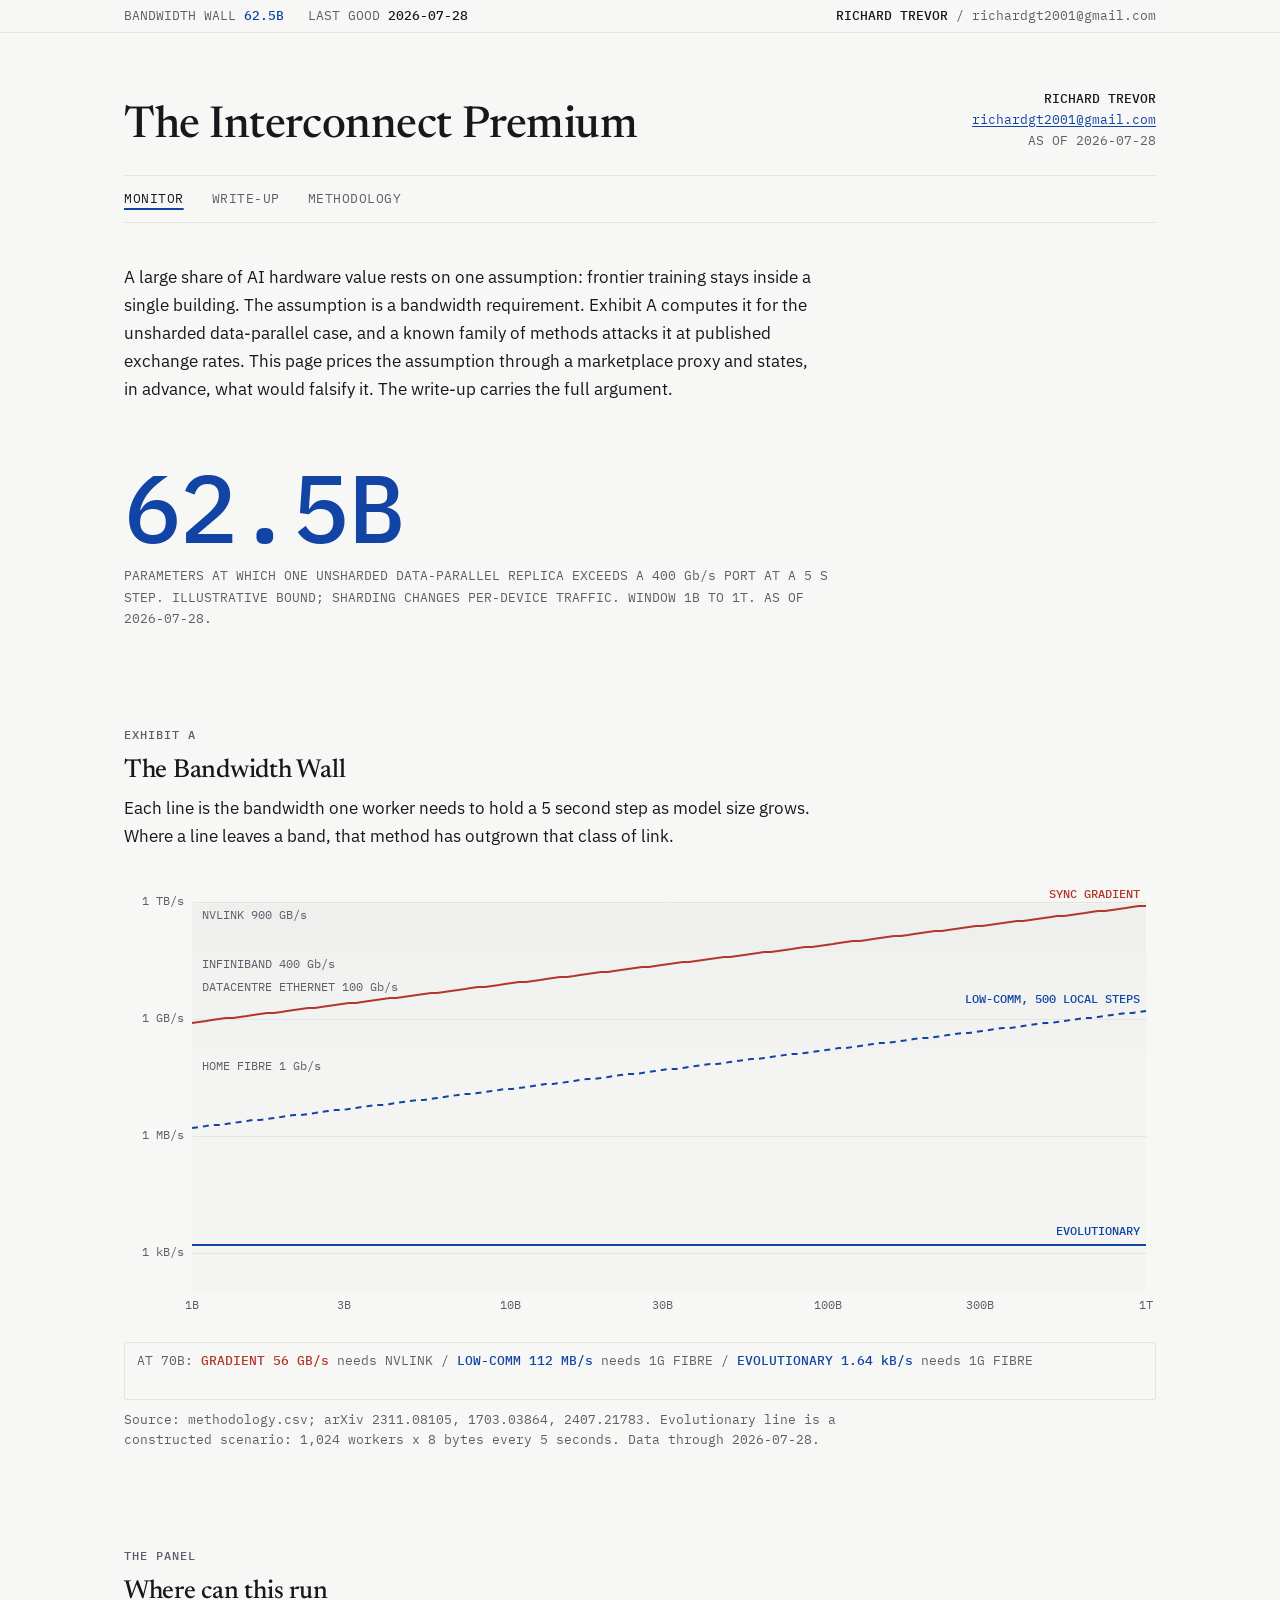
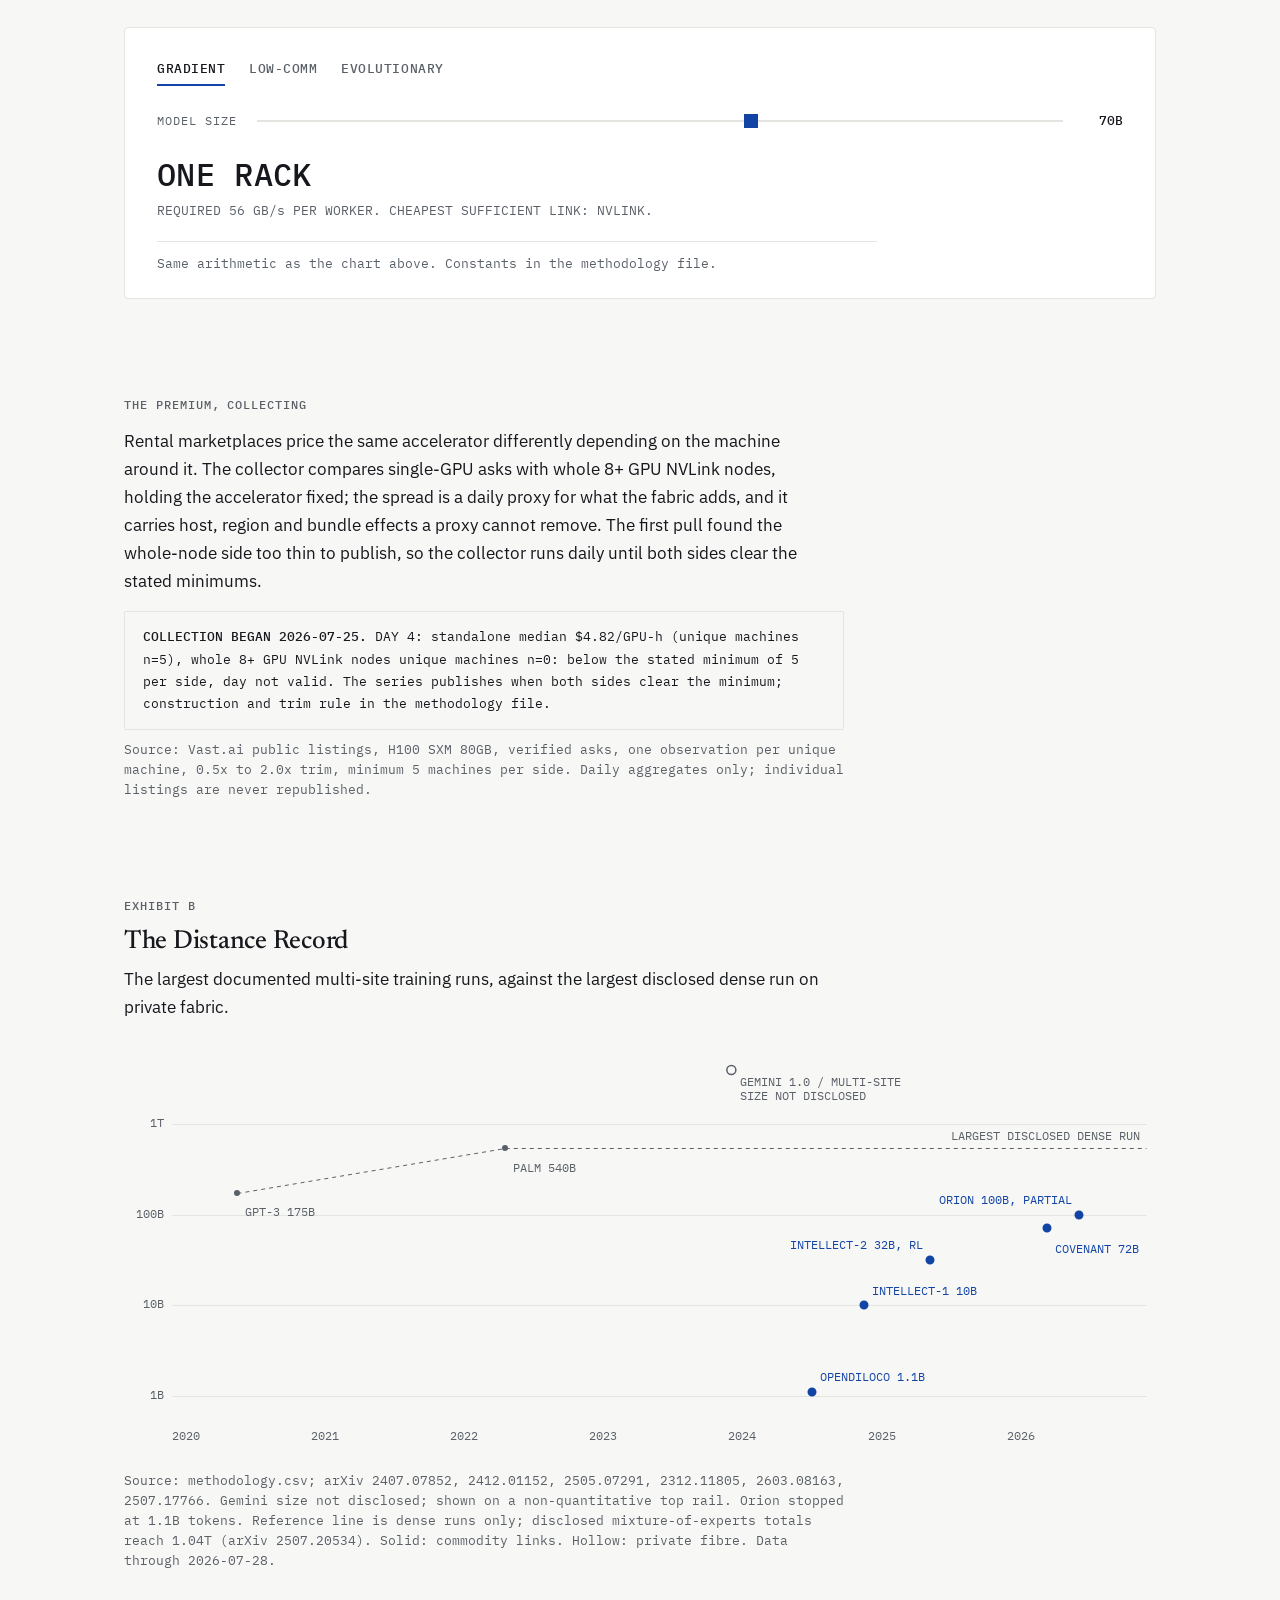
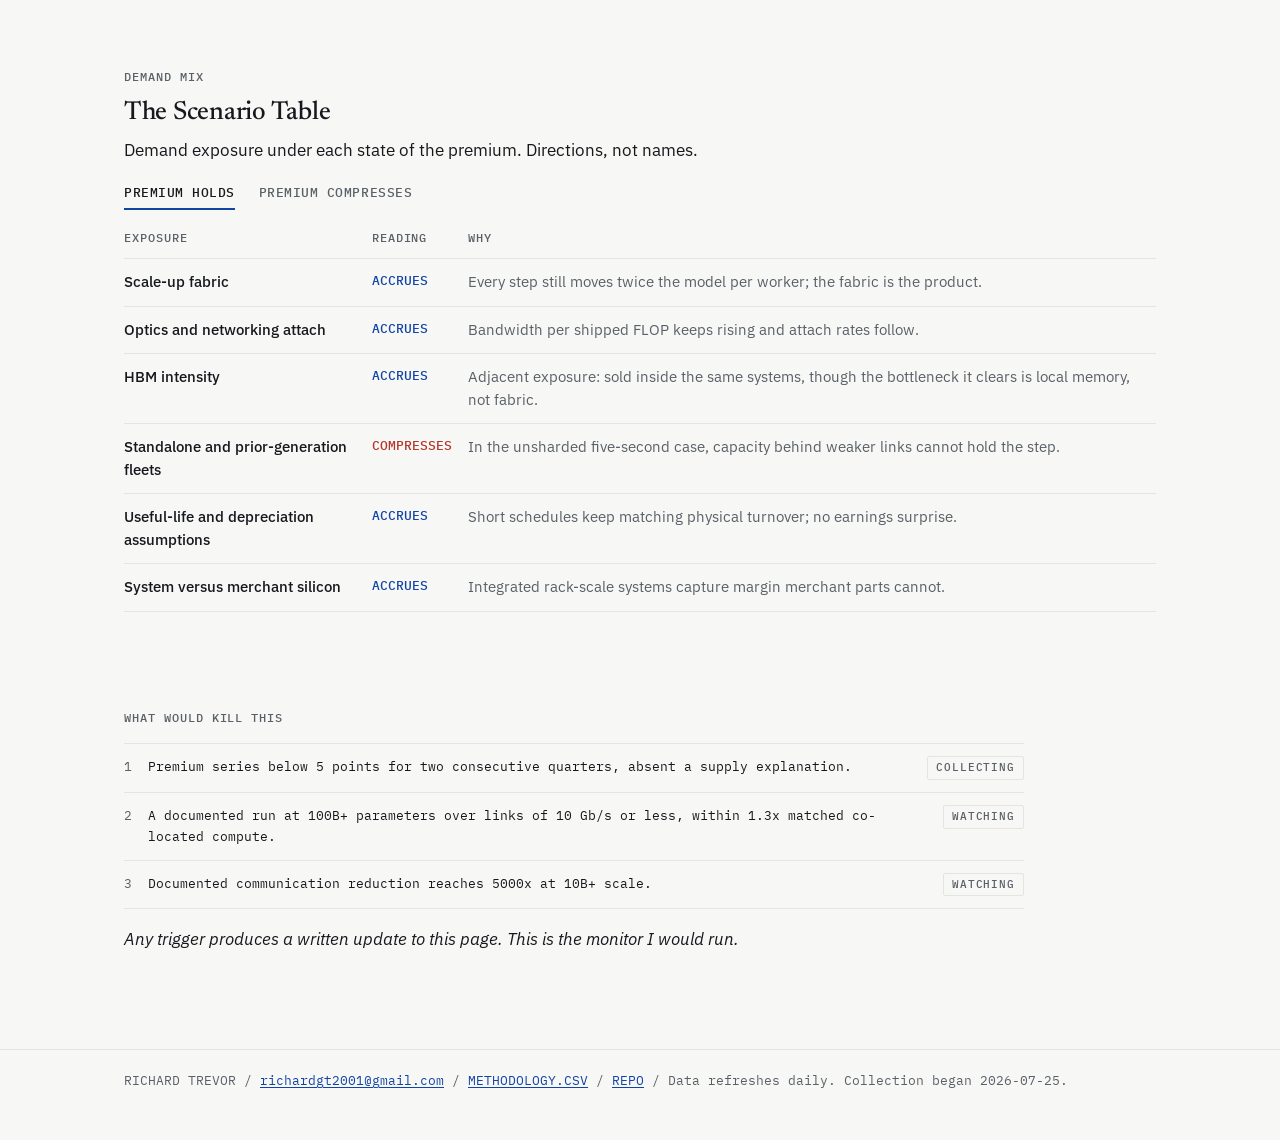
==== commit a722f6bd: "Note the MoE trillion-scale context; dense line stated as conservative" ====
--- a/monitor.html
+++ b/monitor.html
@@ -128,7 +128,8 @@
     </div>
     <div class="source-line">Source: methodology.csv; arXiv 2407.07852, 2412.01152, 2505.07291,
     2312.11805, 2603.08163, 2507.17766. Gemini size not disclosed; shown on a non-quantitative top rail.
-    Orion stopped at 1.1B tokens. Solid: commodity links. Hollow: private fibre. Data through
+    Orion stopped at 1.1B tokens. Reference line is dense runs only; disclosed mixture-of-experts totals
+    reach 1.04T (arXiv 2507.20534). Solid: commodity links. Hollow: private fibre. Data through
     2026-07-28.</div>
   </section>
 
--- a/site.css
+++ b/site.css
@@ -466,7 +466,7 @@
 @media print {
   html, body { background: #FFFFFF; color: #000000; padding-top: 0; }
   .strip, nav.site, footer.site, .no-print { display: none !important; }
-  body { font-size: 9pt; line-height: 1.4; }
+  body { font-size: 8.5pt; line-height: 1.38; }
   .masthead { padding-top: 0; padding-bottom: 10pt; }
   .masthead h1 { font-size: 20pt; }
   a { color: #000000; text-decoration: none; }
@@ -481,7 +481,7 @@
   ol.sources li { padding: 2pt 0; font-size: 7.5pt; break-inside: avoid; }
   .sidenote { float: none; width: auto; margin: 2pt 0; display: block; border-left: 1pt solid #000000; padding-left: 8pt; font-size: 7.5pt; }
   #footnotes { margin-top: 6pt; }
-  #footnotes ol { columns: 2; column-gap: 16pt; }
+  #footnotes ol { columns: 3; column-gap: 16pt; }
   #footnotes li { margin-top: 0; break-inside: avoid; }
   .note-section { margin-top: 10pt; }
   footer.site { margin-top: 16pt; padding-bottom: 0; }
